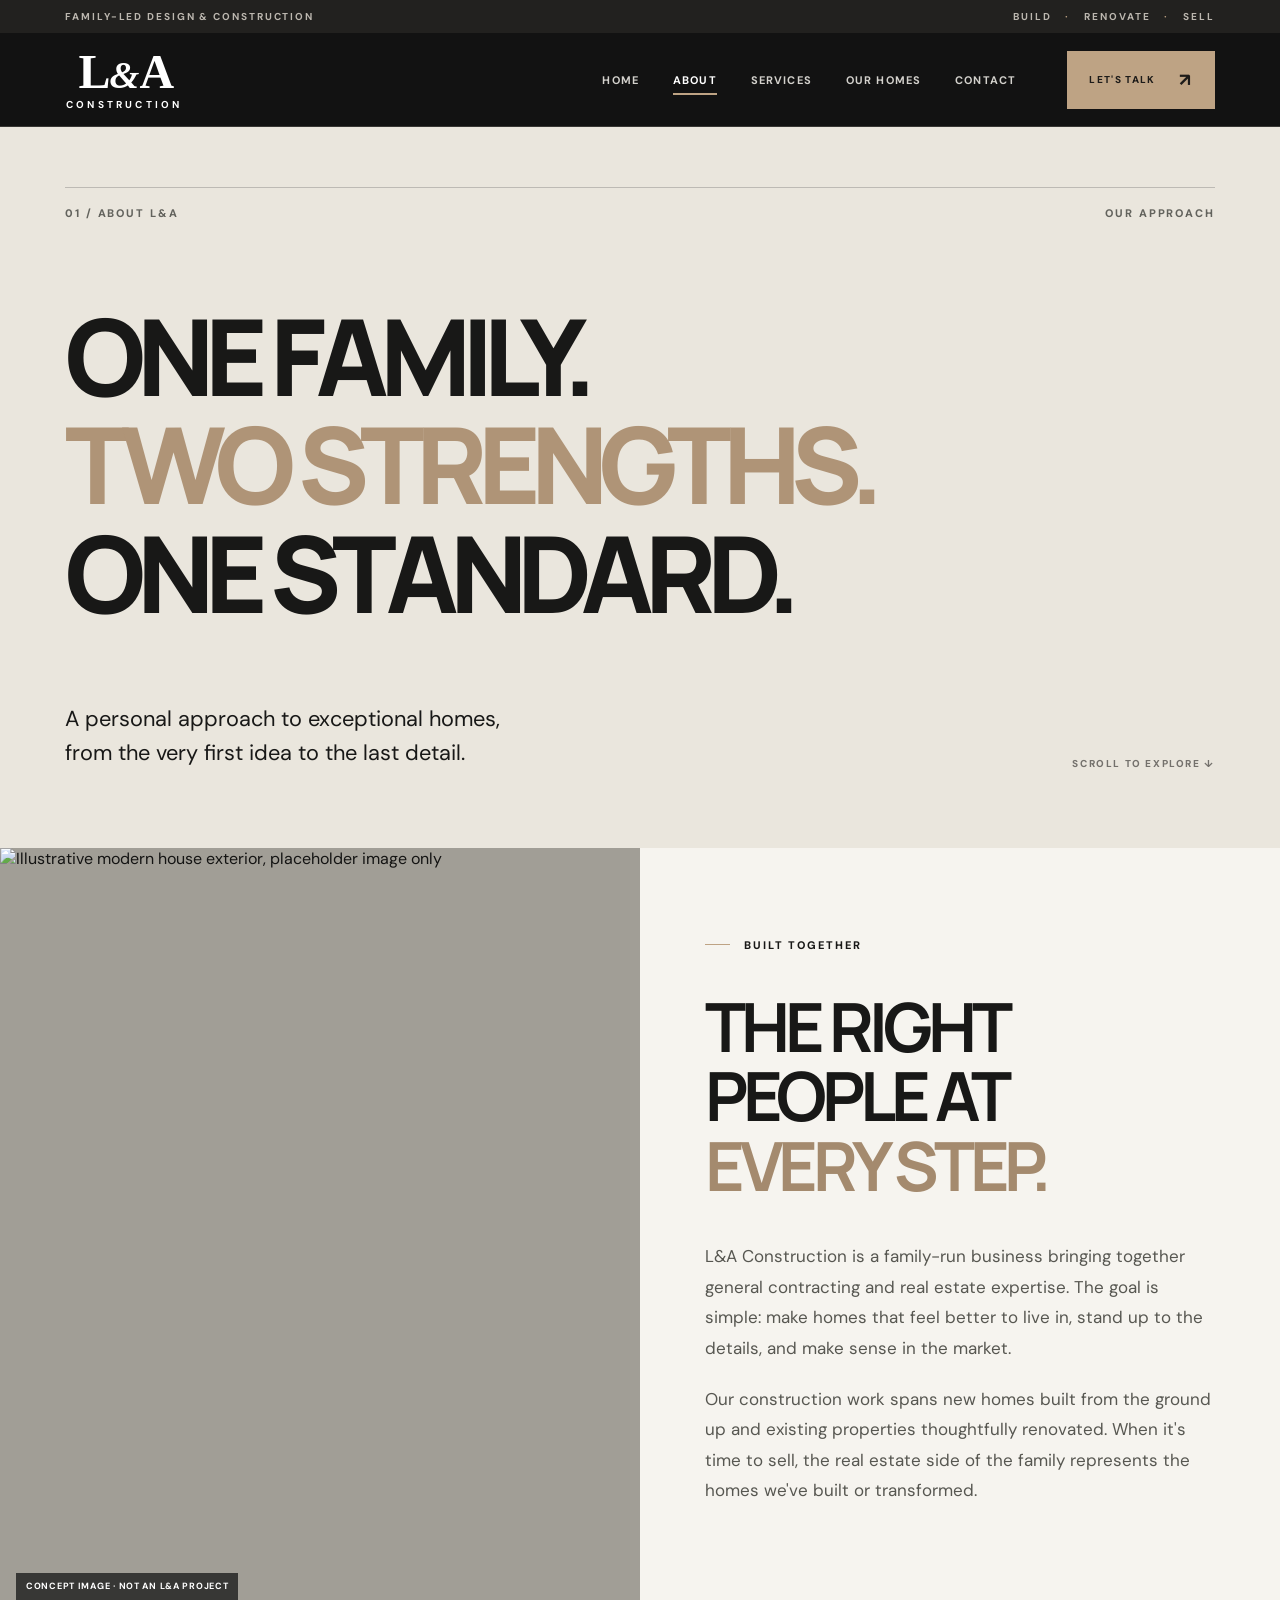
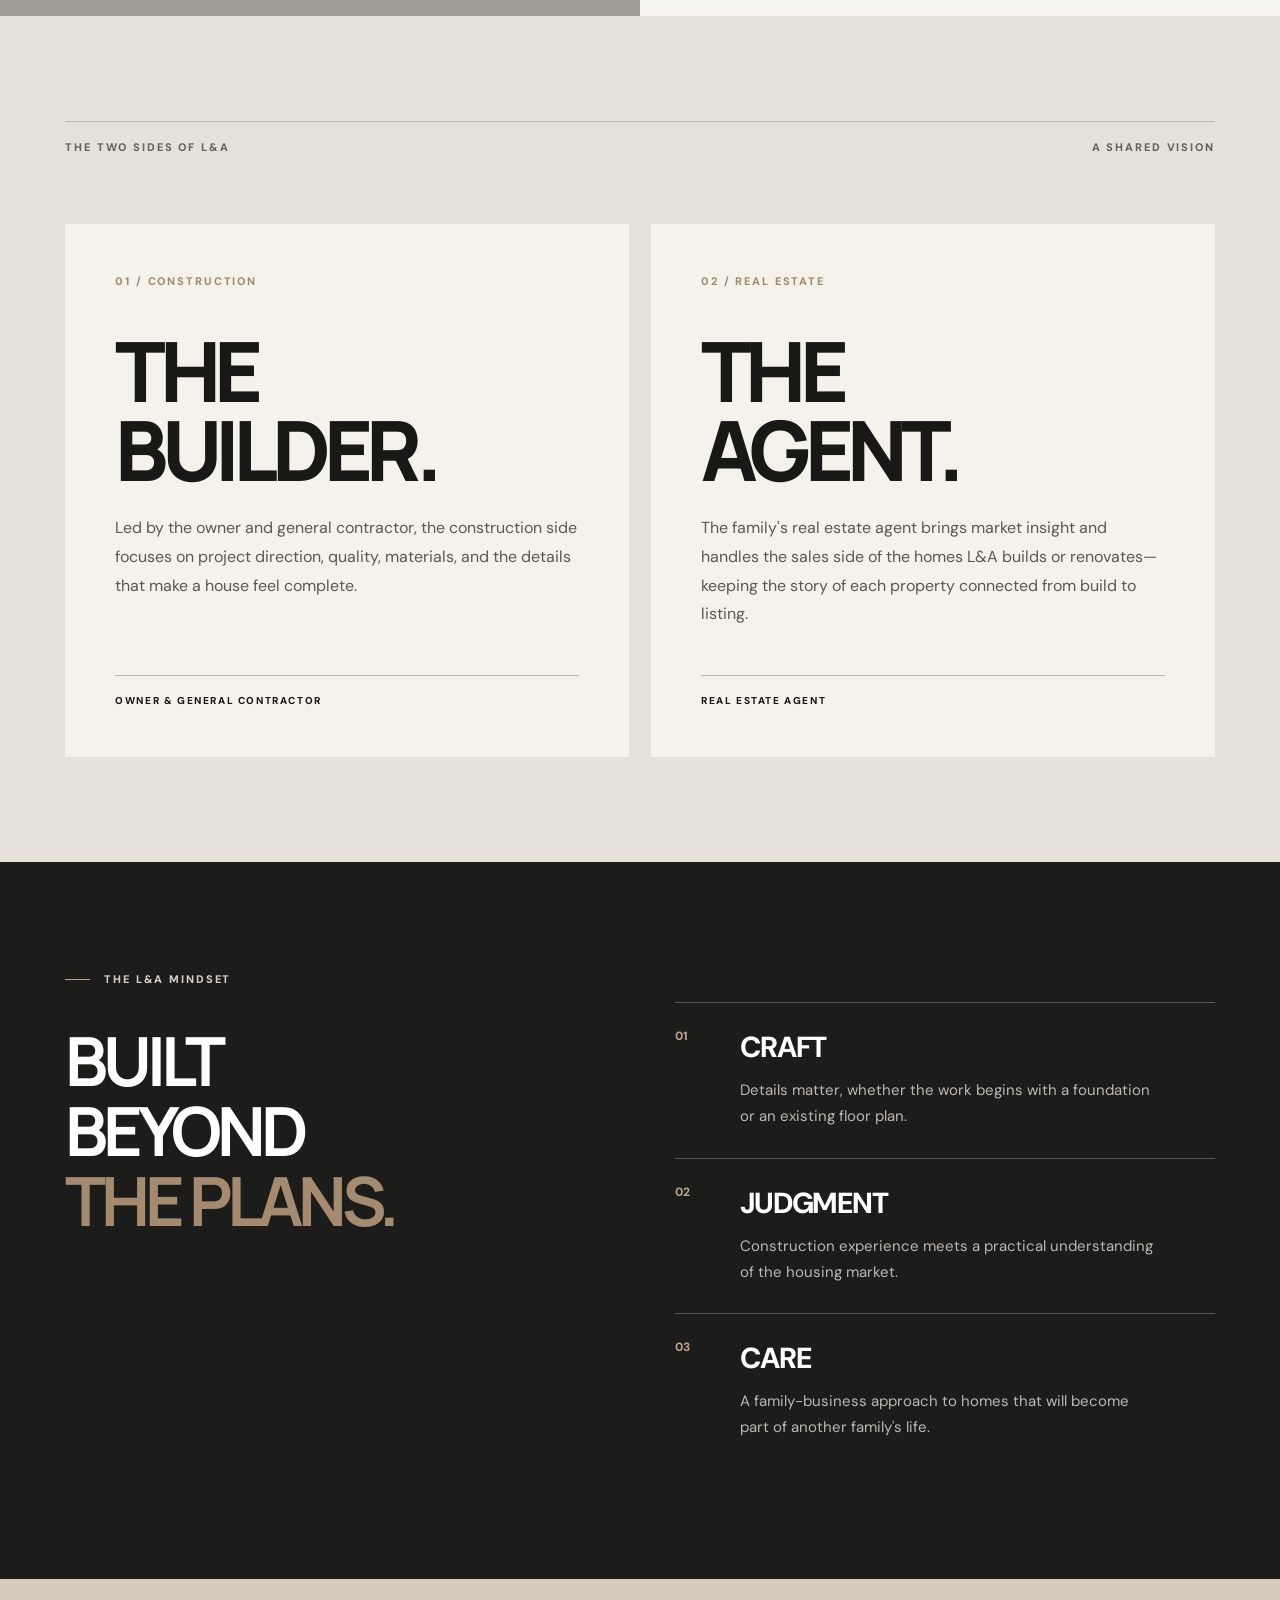
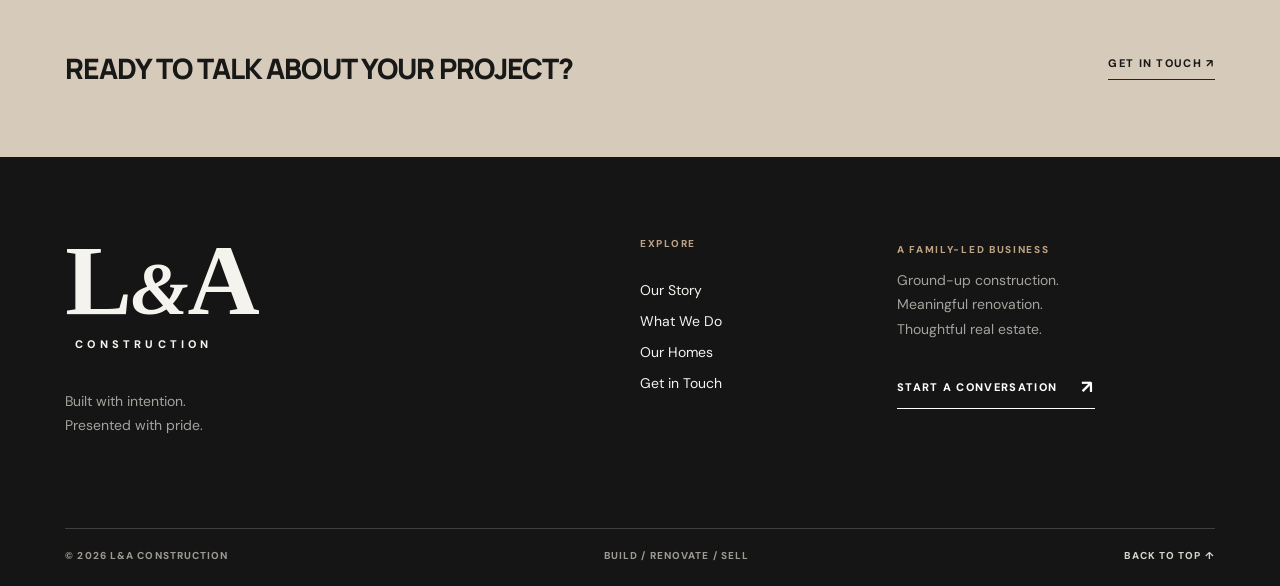
==== about.html @ e08e9a76 "Initial L&A Construction website" ====
<!doctype html><html lang="en"><head><meta charset="utf-8"><meta name="viewport" content="width=device-width,initial-scale=1"><meta name="theme-color" content="#151515"><meta name="description" content="Meet L&amp;A Construction, a family-led company combining general contracting and real estate expertise."><title>Our Story | L&amp;A Construction</title><link rel="icon" href="assets/favicon.svg" type="image/svg+xml"><link rel="preconnect" href="https://fonts.googleapis.com"><link rel="preconnect" href="https://fonts.gstatic.com" crossorigin><link href="https://fonts.googleapis.com/css2?family=DM+Sans:wght@400;500;600;700&family=Manrope:wght@400;500;600;700;800&display=swap" rel="stylesheet"><link rel="stylesheet" href="styles.css"></head><body class="about-page"><a class="skip-link" href="#main">Skip to main content</a><div class="utility-bar"><span>FAMILY-LED DESIGN &amp; CONSTRUCTION</span><span>BUILD <i>·</i> RENOVATE <i>·</i> SELL</span></div>
<header class="site-header" id="top">
 <a class="brand" href="index.html" aria-label="L and A Construction — home"><span class="brand-main">L<span class="amp">&amp;</span>A</span><span class="brand-sub">CONSTRUCTION</span></a>
 <nav id="primary-nav" class="main-nav" aria-label="Main navigation"><a href="index.html" class="nav-link " >Home</a>
<a href="about.html" class="nav-link active" aria-current="page">About</a>
<a href="services.html" class="nav-link " >Services</a>
<a href="projects.html" class="nav-link " >Our Homes</a>
<a href="contact.html" class="nav-link " >Contact</a></nav>
 <a class="header-cta" href="contact.html">LET'S TALK <span aria-hidden="true">↗</span></a>
 <button class="nav-toggle" type="button" aria-expanded="false" aria-controls="primary-nav" aria-label="Open navigation"><span></span><span></span></button>
</header><main id="main"><section class="page-hero pale"><div class="section-kicker"><span>01 / ABOUT L&amp;A</span><span>OUR APPROACH</span></div><h1>ONE FAMILY.<br><span>TWO STRENGTHS.</span><br>ONE STANDARD.</h1><div class="page-hero-bottom"><p>A personal approach to exceptional homes, from the very first idea to the last detail.</p><span>SCROLL TO EXPLORE ↓</span></div></section><section class="about-story-grid"><div class="about-story-image media-frame"><img src="assets/hero-exterior.jpg" alt="Illustrative modern house exterior, placeholder image only"><span class="photo-label">CONCEPT IMAGE · NOT AN L&amp;A PROJECT</span></div><div class="about-story-copy"><span class="eyebrow"><span class="eyebrow-line"></span> BUILT TOGETHER</span><h2>THE RIGHT<br>PEOPLE AT<br><em>EVERY STEP.</em></h2><p>L&amp;A Construction is a family-run business bringing together general contracting and real estate expertise. The goal is simple: make homes that feel better to live in, stand up to the details, and make sense in the market.</p><p>Our construction work spans new homes built from the ground up and existing properties thoughtfully renovated. When it's time to sell, the real estate side of the family represents the homes we've built or transformed.</p></div></section><section class="people-section section"><div class="section-kicker"><span>THE TWO SIDES OF L&amp;A</span><span>A SHARED VISION</span></div><div class="people-grid"><article class="person-card"><span class="person-no">01 / CONSTRUCTION</span><h3>THE<br>BUILDER.</h3><p>Led by the owner and general contractor, the construction side focuses on project direction, quality, materials, and the details that make a house feel complete.</p><span class="person-role">OWNER &amp; GENERAL CONTRACTOR</span></article><article class="person-card"><span class="person-no">02 / REAL ESTATE</span><h3>THE<br>AGENT.</h3><p>The family's real estate agent brings market insight and handles the sales side of the homes L&amp;A builds or renovates—keeping the story of each property connected from build to listing.</p><span class="person-role">REAL ESTATE AGENT</span></article></div></section><section class="values-section"><div><span class="eyebrow light"><span class="eyebrow-line"></span> THE L&amp;A MINDSET</span><h2>BUILT<br>BEYOND<br><em>THE PLANS.</em></h2></div><div class="value-lines"><div><span>01</span><strong>CRAFT</strong><p>Details matter, whether the work begins with a foundation or an existing floor plan.</p></div><div><span>02</span><strong>JUDGMENT</strong><p>Construction experience meets a practical understanding of the housing market.</p></div><div><span>03</span><strong>CARE</strong><p>A family-business approach to homes that will become part of another family's life.</p></div></div></section><section class="inset-cta"><p>READY TO TALK ABOUT YOUR PROJECT?</p><a class="text-link" href="contact.html">GET IN TOUCH ↗</a></section></main><footer class="site-footer"><div class="footer-main"><div><a href="index.html" class="footer-brand">L<span>&amp;</span>A<span class="footer-brand-small">CONSTRUCTION</span></a><p>Built with intention.<br>Presented with pride.</p></div><div class="footer-links"><span class="footer-label">EXPLORE</span><a href="about.html">Our Story</a><a href="services.html">What We Do</a><a href="projects.html">Our Homes</a><a href="contact.html">Get in Touch</a></div><div class="footer-aside"><span class="footer-label">A FAMILY-LED BUSINESS</span><p>Ground-up construction.<br>Meaningful renovation.<br>Thoughtful real estate.</p><a class="text-link light" href="contact.html">START A CONVERSATION <span aria-hidden="true">↗</span></a></div></div><div class="footer-bottom"><span>© <span id="year">2026</span> L&amp;A CONSTRUCTION</span><span>BUILD / RENOVATE / SELL</span><a href="#top">BACK TO TOP ↑</a></div></footer><script src="script.js" defer></script></body></html>
---- styles.css ----
:root{--ink:#181817;--muted:#696962;--paper:#f3f1ec;--warm:#e8e2d8;--white:#fcfbf8;--sand:#bea384;--stroke:#cbc7bf;--title:'Manrope','Arial Black',Arial,sans-serif;--body:'DM Sans',Arial,sans-serif;--page-pad:clamp(24px,5.1vw,92px)}
*{box-sizing:border-box}html{scroll-behavior:smooth}body{margin:0;background:var(--paper);color:var(--ink);font-family:var(--body);-webkit-font-smoothing:antialiased}body.menu-open{overflow:hidden}a{color:inherit;text-decoration:none}button,input,textarea,select{font:inherit}button{cursor:pointer}img{width:100%;max-width:100%;display:block}::selection{background:#c1a17d;color:#151515}a:focus-visible,button:focus-visible,input:focus-visible,select:focus-visible,textarea:focus-visible{outline:3px solid #ae8557;outline-offset:4px}.skip-link{position:fixed;z-index:100;background:#fff;top:-120px;left:15px;padding:12px 18px}.skip-link:focus{top:12px}
.utility-bar{height:33px;background:#22211f;color:#bcb7af;padding:0 var(--page-pad);display:flex;align-items:center;justify-content:space-between;font-size:10px;font-weight:700;letter-spacing:.19em}.utility-bar i{font-style:normal;margin:0 10px;color:var(--sand)}.site-header{height:94px;padding:0 var(--page-pad);display:flex;align-items:center;gap:clamp(24px,4vw,65px);background:#121212;color:white;position:relative;z-index:30;border-bottom:1px solid #383734}.brand{display:inline-flex;flex-direction:column;align-items:center;line-height:.82;min-width:118px;white-space:nowrap}.brand-main{font:800 48px/.9 Georgia,'Times New Roman',serif;letter-spacing:-.085em}.brand-main .amp{font-style:italic;font-size:.8em;letter-spacing:-.075em;margin:0 3px}.brand-sub{font-size:10px;letter-spacing:.32em;font-weight:700;margin-top:7px}.main-nav{margin-left:auto;display:flex;align-items:center;gap:clamp(18px,2.65vw,45px)}.nav-link{font:700 11px var(--body);letter-spacing:.105em;text-transform:uppercase;padding:38px 0;position:relative;color:#d3d1cc;white-space:nowrap}.nav-link:after{content:"";position:absolute;bottom:30px;left:0;width:0;height:2px;background:var(--sand);transition:width .2s}.nav-link.active,.nav-link:hover{color:#fff}.nav-link.active:after,.nav-link:hover:after{width:100%}.header-cta{background:var(--sand);font-size:10px;font-weight:800;letter-spacing:.13em;padding:17px 22px;color:#1d1b19;display:inline-flex;align-items:center;gap:24px;white-space:nowrap;transition:background .2s}.header-cta:hover{background:#d6b794}.header-cta span{font-size:18px}.nav-toggle{display:none;border:0;background:transparent;width:46px;height:42px;padding:9px}.nav-toggle span{display:block;width:27px;height:2px;background:#fff;margin:6px 0;transition:transform .2s}
.eyebrow,.section-kicker,.section-label,.service-overline,.person-no{font-size:11px;letter-spacing:.17em;font-weight:800;text-transform:uppercase}.eyebrow{display:flex;align-items:center;gap:14px}.eyebrow.light{color:#d5d0c8}.eyebrow-line{display:inline-block;width:25px;height:1px;background:var(--sand)}.btn{display:inline-flex;justify-content:space-between;align-items:center;gap:30px;padding:19px 22px;min-height:55px;font:800 11px var(--body);letter-spacing:.1em;white-space:nowrap;transition:transform .25s,background .2s}.btn:hover{transform:translateY(-3px)}.btn span{font-size:20px;line-height:1}.btn-sand{background:var(--sand);color:#181714}.btn-sand:hover{background:#d7ba99}.btn-dark{background:#1b1b1b;color:white}.btn-dark:hover{background:#41403d}.text-link,.link-underline{display:inline-flex;align-items:center;justify-content:space-between;gap:24px;border-bottom:1px solid #232321;padding-bottom:9px;font-size:11px;font-weight:800;letter-spacing:.12em;white-space:nowrap}.text-link span,.link-underline span{font-size:18px}.text-link:hover,.link-underline:hover{color:#977452;border-color:#977452}.text-link.light{color:white;border-color:#fff}.media-frame{position:relative;overflow:hidden;background:#a19e96}.media-frame img{height:100%;object-fit:cover;transition:transform .75s cubic-bezier(.2,.7,.2,1);filter:saturate(.78) contrast(1.04)}a:hover .media-frame img,.media-frame:hover img{transform:scale(1.045)}.photo-label{position:absolute;bottom:16px;left:16px;z-index:2;font-size:9px;line-height:1.25;letter-spacing:.08em;color:white;background:rgba(20,20,20,.75);padding:8px 10px;font-weight:700;max-width:calc(100% - 32px)}.photo-label.small{font-size:8px;bottom:10px;left:10px;padding:7px 8px}
/* HOME */
.hero{background:#171716;color:#fff;display:grid;grid-template-columns:53% 47%;min-height:min(760px,calc(100vh - 127px))}.hero-copy{padding:clamp(70px,9vw,138px) 4.5vw 44px var(--page-pad);display:flex;flex-direction:column;align-items:flex-start;position:relative}.hero h1{font-family:var(--title);font-size:clamp(64px,7.65vw,145px);font-weight:800;letter-spacing:-.085em;line-height:.93;margin:34px 0 30px}.hero h1 span{color:var(--sand)}.hero-copy>p{color:#c4c2bc;font-size:clamp(15px,1.2vw,18px);line-height:1.75;max-width:510px;margin:0 0 35px}.hero-actions{display:flex;gap:28px;align-items:center;flex-wrap:wrap}.link-underline{border-color:#aaa;color:#fff}.hero-index{font-size:10px;letter-spacing:.2em;color:#9f9e99;margin-top:auto;padding-top:55px;font-weight:700}.hero-image>img{object-position:50% 47%}.hero-image:after{content:"";position:absolute;inset:0;background:linear-gradient(90deg,rgba(20,19,18,.22),transparent 35%),linear-gradient(0deg,rgba(15,14,13,.45),transparent 35%);pointer-events:none}.hero-image .photo-label{z-index:4;bottom:25px;left:26px}.hero-side-caption{position:absolute;right:28px;top:30px;display:flex;align-items:center;gap:26px;font-size:10px;font-weight:800;letter-spacing:.16em;z-index:4}.hero-side-caption span{font-size:26px}.brand-ticker{min-height:86px;display:flex;align-items:center;justify-content:space-around;gap:18px;background:var(--sand);padding:18px var(--page-pad);font-size:11px;letter-spacing:.12em;font-weight:800;text-align:center}.brand-ticker b{font-size:25px;font-weight:400}
.section{padding:105px var(--page-pad)}.section-kicker{border-top:1px solid #bdbab4;padding-top:18px;display:flex;justify-content:space-between;gap:16px;color:#63635d}.intro-head{display:flex;justify-content:space-between;gap:60px;align-items:flex-end;margin:60px 0 75px}.intro-head h2,.heading-row h2{font-family:var(--title);font-size:clamp(58px,6.2vw,116px);font-weight:800;letter-spacing:-.075em;line-height:.99;margin:0}.intro-head h2 em,.heading-row h2 em,.about-teaser h2 em,.about-story-copy h2 em,.values-section h2 em,.full-cta h2 em,.service-detail h2 em,.contact-info h2 em{font-style:normal;color:#a48a6e}.intro-right{max-width:348px;padding-bottom:10px}.intro-right p,.heading-row p{font-size:16px;line-height:1.8;color:#565650;margin:0 0 30px}.service-preview-grid{display:grid;grid-template-columns:repeat(3,minmax(0,1fr));gap:22px}.service-preview-media{aspect-ratio:1.15}.service-preview-title{border-bottom:1px solid #bfb9b0;margin:18px 0 9px;display:flex;align-items:baseline;gap:13px;padding-bottom:13px}.service-preview-title>span:first-child{font-weight:800;font-size:10px;color:#a08365}.service-preview-title h3{font-size:clamp(16px,1.55vw,24px);letter-spacing:-.035em;font-weight:800;margin:0;flex:1}.service-preview-title>span:last-child{font-size:22px}.service-preview>p{color:#717169;font-size:14px;line-height:1.65;margin:0;max-width:310px}
.statement-section{background:#1c1c1a;color:#f7f5f0;display:grid;grid-template-columns:22% 78%;padding:clamp(74px,9vw,150px) var(--page-pad);gap:30px}.statement-aside{font-size:10px;letter-spacing:.13em;font-weight:800;color:#b5aca0;display:flex;flex-direction:column;justify-content:space-between;padding-bottom:25px}.statement-main h2{font-family:var(--title);font-size:clamp(54px,5.6vw,105px);letter-spacing:-.074em;line-height:1.08;margin:0 0 55px}.statement-main h2 span{color:var(--sand)}.statement-bottom{border-top:1px solid #55534e;display:flex;justify-content:space-between;padding-top:25px;gap:35px}.statement-bottom p{max-width:450px;font-size:17px;color:#b9b6b1;line-height:1.8;margin:0}.circle-arrow{width:83px;height:83px;flex:0 0 83px;border:1px solid #77746f;border-radius:50%;display:flex;align-items:center;justify-content:center;font-size:35px;transition:background .2s}.circle-arrow:hover{background:#4f4740}
.showcase-section{background:#ece9e2}.heading-row{display:flex;justify-content:space-between;gap:60px;align-items:end;margin:56px 0 60px}.heading-row>div{max-width:340px}.showcase-grid{display:grid;grid-template-columns:1.34fr 1fr;gap:24px;align-items:start}.project-feature .media-frame{height:440px}.project-feature.secondary{margin-top:85px}.project-feature.secondary .media-frame{height:350px}.project-feature.primary img{object-position:center}.project-feature-meta{display:grid;grid-template-columns:1fr auto;gap:8px;padding:16px 0}.project-feature-meta span:first-child{grid-column:1 / -1;font-size:10px;letter-spacing:.12em;font-weight:800;color:#816f5c}.project-feature-meta strong{font-family:var(--title);font-size:clamp(20px,2.3vw,34px);letter-spacing:-.04em}.project-feature-meta span:last-child{font-size:23px}
.about-teaser{display:grid;grid-template-columns:48% 52%;background:#ded6c9;min-height:690px}.about-photo img{object-position:40% center}.about-teaser-copy{padding:clamp(55px,8.5vw,130px) var(--page-pad) clamp(55px,8.5vw,130px) clamp(40px,7vw,110px);display:flex;align-items:flex-start;flex-direction:column;justify-content:center}.about-teaser-copy h2{font-family:var(--title);font-size:clamp(60px,6vw,100px);font-weight:800;letter-spacing:-.075em;line-height:1.04;margin:35px 0}.about-teaser-copy p{font-size:17px;line-height:1.8;max-width:440px;color:#4c4a46;margin:0 0 40px}.full-cta{background:#171717;color:white;padding:clamp(95px,11vw,165px) var(--page-pad);text-align:center;display:flex;align-items:center;flex-direction:column}.full-cta h2{font-family:var(--title);font-size:clamp(65px,8vw,145px);letter-spacing:-.08em;line-height:.99;font-weight:800;margin:35px 0 45px}
/* INNER HEROES */
.page-hero{padding:60px var(--page-pad) 78px}.page-hero.pale{background:#eae6dd}.page-hero h1{font-family:var(--title);font-size:clamp(65px,8.3vw,154px);font-weight:800;letter-spacing:-.087em;line-height:1.02;margin:82px 0 75px}.page-hero h1 span{color:#af9477}.page-hero-bottom{display:flex;align-items:end;justify-content:space-between;gap:30px}.page-hero-bottom p{font-size:clamp(17px,1.7vw,23px);line-height:1.55;max-width:485px;margin:0}.page-hero-bottom>span{font-size:10px;letter-spacing:.16em;white-space:nowrap;font-weight:800;color:#74716c}
/* ABOUT */
.about-story-grid{display:grid;grid-template-columns:50% 50%;min-height:670px}.about-story-image img{object-position:center}.about-story-copy{padding:90px var(--page-pad);display:flex;flex-direction:column;align-items:flex-start;justify-content:center;background:#f6f4ef}.about-story-copy h2,.values-section h2{font-family:var(--title);font-size:clamp(58px,5.3vw,96px);letter-spacing:-.075em;line-height:1.03;margin:40px 0}.about-story-copy>p{max-width:530px;font-size:17px;line-height:1.8;color:#575751;margin:0 0 20px}.people-section{background:#e6e1d8}.people-grid{display:grid;grid-template-columns:1fr 1fr;gap:22px;margin-top:70px}.person-card{background:#f5f2ec;padding:50px;min-height:460px;display:flex;flex-direction:column}.person-no{color:#a38a6a}.person-card h3{font:800 clamp(65px,6.5vw,115px)/.95 var(--title);letter-spacing:-.08em;margin:43px 0 25px}.person-card p{font-size:16px;line-height:1.8;max-width:485px;color:#595852;margin:0 0 46px}.person-role{font-size:10px;font-weight:800;letter-spacing:.16em;border-top:1px solid #b9b3aa;padding-top:18px;margin-top:auto}.values-section{background:#1c1c1b;color:white;padding:110px var(--page-pad);display:grid;grid-template-columns:1fr 1fr;gap:70px}.value-lines{padding-top:30px}.value-lines>div{display:grid;grid-template-columns:50px 1fr;border-top:1px solid #595753;padding:25px 0 28px;gap:0 15px}.value-lines>div>span{font-size:12px;color:var(--sand);font-weight:800}.value-lines strong{font-size:29px;letter-spacing:-.04em;font-weight:800}.value-lines p{grid-column:2;font-size:15px;line-height:1.75;color:#bcb8b1;margin:11px 0 0;max-width:420px}.inset-cta{padding:70px var(--page-pad);background:#d6cabb;display:flex;align-items:center;justify-content:space-between;gap:24px}.inset-cta p{font:800 clamp(19px,2.2vw,35px) var(--title);letter-spacing:-.035em;margin:0}
/* SERVICES */
.service-detail{display:grid;grid-template-columns:49% 51%;min-height:720px;scroll-margin-top:20px}.service-detail.reverse .service-detail-media{order:2}.service-detail.reverse .service-detail-copy{order:1;background:#e5ded2}.service-detail-copy{background:#f5f3ed;padding:70px clamp(42px,6.7vw,115px);display:flex;align-items:flex-start;justify-content:center;flex-direction:column}.service-overline{color:#816e57;display:flex;gap:16px;justify-content:space-between;width:100%;border-bottom:1px solid #c5beb5;padding-bottom:16px}.service-detail h2{font-family:var(--title);font-size:clamp(58px,5.8vw,103px);letter-spacing:-.079em;line-height:1.02;margin:58px 0 25px}.service-detail-copy>p{max-width:495px;line-height:1.75;color:#56554f;font-size:17px;margin:0 0 28px}.service-tags{display:flex;flex-wrap:wrap;gap:8px;margin-bottom:40px}.service-tags span{border:1px solid #bfb8ad;padding:9px 10px;font-size:9px;letter-spacing:.09em;font-weight:800}.service-detail-media img{object-position:55%}
/* PROJECTS */
.notice{display:grid;grid-template-columns:1fr 2.4fr;gap:50px;background:#ded3c3;padding:24px 30px;margin-bottom:48px;align-items:center}.notice strong{font-size:12px;letter-spacing:.09em;line-height:1.5}.notice span{font-size:13px;color:#4a4843;line-height:1.6}.gallery-toolbar{display:flex;justify-content:space-between;align-items:center;gap:20px;margin:0 0 30px}.filter-bar{display:flex;flex-wrap:wrap;gap:6px}.filter-button{background:transparent;border:1px solid #ccc6bc;color:#393833;padding:14px 18px;font-size:11px;font-weight:800;letter-spacing:.07em}.filter-button span{font-size:9px;color:#8c7c6e;margin-left:8px}.filter-button:hover,.filter-button.selected{background:#20201e;border-color:#20201e;color:#fff}.filter-button.selected span{color:var(--sand)}.gallery-count{font-size:10px;letter-spacing:.14em;font-weight:800;color:#8b8277}.gallery-grid{display:grid;grid-template-columns:repeat(2,minmax(0,1fr));gap:58px 27px}.gallery-card[hidden]{display:none!important}.gallery-image{aspect-ratio:1.38}.gallery-image img{object-position:center}.gallery-num{position:absolute;z-index:2;top:15px;right:15px;color:#fff;font-size:11px;font-weight:800;text-shadow:0 1px 5px #222}.gallery-details{display:flex;justify-content:space-between;gap:25px;padding:17px 0 4px}.gallery-details span:first-child{font-size:10px;letter-spacing:.12em;color:#947c61;font-weight:800;text-transform:uppercase}.gallery-details h2{font:800 clamp(24px,3.1vw,43px) var(--title);letter-spacing:-.05em;margin:5px 0 0}.gallery-plus{font-size:25px}.gallery-card>p{font-size:14px;color:#696963;margin:8px 0 0}
/* CONTACT */
.contact-grid{display:grid;grid-template-columns:44% 56%;background:#f8f6f1}.contact-info{padding:95px clamp(32px,6vw,100px) 85px var(--page-pad)}.contact-info h2{font:800 clamp(56px,5.6vw,100px)/1 var(--title);letter-spacing:-.08em;margin:40px 0}.contact-info>p{font-size:17px;color:#585651;line-height:1.75;max-width:450px}.contact-lines{margin:55px 0;border-top:1px solid #cfc8bc}.contact-lines>div{border-bottom:1px solid #cfc8bc;display:grid;grid-template-columns:100px 1fr;gap:10px;padding:23px 0;align-items:start}.contact-lines span{font-size:10px;font-weight:800;letter-spacing:.1em;color:#9d856c}.contact-lines strong{font-size:15px;font-weight:600}.contact-info .contact-hint{font-size:12px;color:#74685c;line-height:1.6}.contact-form-wrap{background:#e5ded3;padding:90px clamp(30px,6vw,110px)}.form-kicker{font-size:11px;letter-spacing:.2em;font-weight:800;margin-bottom:38px}.contact-form-wrap form>label,.form-row label{display:flex;flex-direction:column;gap:13px;margin-bottom:28px;font-size:10px;font-weight:800;letter-spacing:.12em}.form-row{display:grid;grid-template-columns:1fr 1fr;gap:18px}.contact-form-wrap input,.contact-form-wrap textarea,.contact-form-wrap select{background:transparent;border:0;border-bottom:1px solid #aaa093;border-radius:0;padding:14px 0 16px;color:#222;width:100%;font-weight:500;font-size:15px;letter-spacing:0;outline-offset:2px}.contact-form-wrap textarea{resize:vertical;min-height:165px}.contact-form-wrap select{appearance:auto}.contact-form-wrap input::placeholder,.contact-form-wrap textarea::placeholder{color:#958b7e}.form-submit{width:100%;margin-top:15px}.form-feedback{font-size:13px;line-height:1.5;min-height:22px;margin:17px 0 0;color:#5f3a28}.contact-bottom-photo{height:320px}.contact-bottom-photo img{object-position:50% 54%;filter:brightness(.68) saturate(.72)}.contact-bottom-photo>div{position:absolute;inset:0;display:flex;align-items:center;justify-content:space-evenly;gap:30px;color:#fff;font:800 clamp(21px,4vw,70px) var(--title);letter-spacing:-.05em;text-align:center}
/* FOOTER */
.site-footer{background:#151515;color:#f5f3ee;padding:80px var(--page-pad) 24px}.footer-main{display:grid;grid-template-columns:2fr .8fr 1.2fr;gap:45px;padding-bottom:90px}.footer-brand{display:block;font:800 100px/.87 Georgia,serif;letter-spacing:-.09em;white-space:nowrap}.footer-brand>span:first-child{font-style:italic;font-size:.74em;margin:0 8px}.footer-brand-small{display:block;font:800 11px var(--body);letter-spacing:.38em;margin:13px 0 0 10px}.footer-main>div>p{font-size:14px;line-height:1.75;color:#a6a39e;margin:38px 0 0}.footer-links{display:flex;flex-direction:column;gap:13px}.footer-label{font-size:10px;letter-spacing:.17em;font-weight:800;color:var(--sand);margin-bottom:18px}.footer-links a{font-size:14px}.footer-links a:hover{color:var(--sand)}.footer-aside p{margin:10px 0 34px!important}.footer-bottom{padding-top:20px;border-top:1px solid #41403d;color:#9d9993;display:flex;align-items:center;justify-content:space-between;gap:12px;font-size:10px;letter-spacing:.11em;font-weight:800}.footer-bottom a{color:#d6d3ca}
@media(max-width:1180px){.header-cta{display:none}.site-header{height:86px}.hero h1{font-size:clamp(60px,7.5vw,110px)}.hero-copy{padding-top:110px}.brand-ticker{font-size:9px}.page-hero h1{font-size:clamp(60px,8vw,112px)}.service-detail-copy{padding:70px 42px}.service-detail h2{font-size:clamp(55px,5.4vw,75px)}}
@media(max-width:900px){.site-header{height:80px}.nav-toggle{display:block;margin-left:auto;z-index:32}.main-nav{display:none;position:absolute;top:80px;left:0;right:0;background:#181817;flex-direction:column;align-items:stretch;gap:0;padding:17px var(--page-pad) 30px;box-shadow:0 10px 15px #0005}.main-nav.is-open{display:flex}.nav-link{padding:15px 0;font-size:14px;border-bottom:1px solid #353432}.nav-link:after{bottom:11px}.nav-toggle[aria-expanded="true"] span:first-child{transform:translateY(4px) rotate(45deg)}.nav-toggle[aria-expanded="true"] span:last-child{transform:translateY(-4px) rotate(-45deg)}.hero{grid-template-columns:1fr;min-height:0}.hero-copy{padding:83px var(--page-pad) 70px}.hero h1{font-size:clamp(68px,13.8vw,120px)}.hero-index{padding-top:60px}.hero-image{height:510px}.brand-ticker{flex-wrap:wrap;padding-top:25px;padding-bottom:25px}.intro-head,.heading-row{gap:40px;align-items:flex-start}.service-preview-grid{gap:14px}.statement-section{grid-template-columns:1fr}.statement-aside{flex-direction:row}.statement-main h2{font-size:clamp(55px,8.8vw,89px)}.showcase-grid{grid-template-columns:1fr 1fr}.project-feature .media-frame{height:340px}.project-feature.secondary{margin-top:65px}.project-feature.secondary .media-frame{height:290px}.about-teaser{grid-template-columns:1fr 1fr;min-height:580px}.about-teaser-copy{padding:70px 40px}.about-teaser-copy h2{font-size:clamp(60px,7vw,85px)}.page-hero h1{font-size:clamp(60px,9vw,99px)}.about-story-grid{min-height:590px}.about-story-copy{padding:70px 40px}.about-story-copy h2{font-size:65px}.values-section{gap:35px}.service-detail{grid-template-columns:1fr 1fr;min-height:620px}.service-detail h2{font-size:58px}.service-detail-copy{padding:65px 36px}.contact-grid{grid-template-columns:1fr 1fr}.contact-info{padding:75px 32px}.contact-form-wrap{padding:75px 32px}.form-row{grid-template-columns:1fr;gap:0}.footer-main{grid-template-columns:1.5fr .8fr 1fr}.footer-brand{font-size:80px}}
@media(max-width:680px){:root{--page-pad:22px}.utility-bar{height:29px;font-size:8px;justify-content:center}.utility-bar span:last-child{display:none}.site-header{height:72px}.main-nav{top:72px}.brand-main{font-size:40px}.brand-sub{font-size:8px}.hero-copy{padding:70px var(--page-pad) 48px}.hero h1{font-size:clamp(53px,15vw,89px);line-height:.98;margin:28px 0}.hero-copy>p{font-size:15px}.hero-actions{gap:25px}.hero-index{padding-top:55px}.hero-image{height:460px}.hero-side-caption{display:none}.brand-ticker{display:grid;grid-template-columns:1fr auto 1fr;row-gap:15px;font-size:8px;min-height:0}.brand-ticker span:nth-of-type(3),.brand-ticker span:nth-of-type(4),.brand-ticker b:nth-of-type(3),.brand-ticker b:nth-of-type(4){display:none}.brand-ticker b{font-size:18px}.section{padding:76px var(--page-pad)}.section-kicker{font-size:9px}.section-kicker span:last-child{text-align:right}.intro-head,.heading-row{flex-direction:column;gap:30px;margin:47px 0}.intro-head h2,.heading-row h2{font-size:clamp(55px,13vw,90px)}.intro-right{max-width:100%}.intro-right p,.heading-row p{font-size:15px}.service-preview-grid{grid-template-columns:1fr;gap:42px}.service-preview-media{aspect-ratio:1.45}.service-preview-title h3{font-size:21px}.statement-section{padding:79px var(--page-pad)}.statement-main h2{font-size:clamp(42px,10vw,80px);margin:30px 0 35px}.statement-aside span:last-child{text-align:right}.statement-bottom{align-items:center}.statement-bottom p{font-size:14px}.circle-arrow{height:58px;width:58px;flex-basis:58px;font-size:27px}.showcase-grid{grid-template-columns:1fr;gap:25px}.project-feature .media-frame,.project-feature.secondary .media-frame{height:340px}.project-feature.secondary{margin-top:0}.about-teaser{grid-template-columns:1fr}.about-photo{height:450px}.about-teaser-copy{padding:75px var(--page-pad)}.about-teaser-copy h2{font-size:65px}.about-teaser-copy p{font-size:15px}.full-cta{padding:85px var(--page-pad)}.full-cta h2{font-size:clamp(53px,11.8vw,83px)}.page-hero{padding:43px var(--page-pad) 70px}.page-hero h1{font-size:clamp(47px,11vw,78px);margin:55px 0 60px}.page-hero-bottom{align-items:start;flex-direction:column;gap:24px}.page-hero-bottom p{font-size:16px}.about-story-grid{grid-template-columns:1fr}.about-story-image{height:450px}.about-story-copy{padding:72px var(--page-pad)}.about-story-copy h2{font-size:62px}.about-story-copy>p{font-size:15px}.people-grid{grid-template-columns:1fr;gap:17px;margin-top:48px}.person-card{padding:35px 29px;min-height:380px}.person-card h3{font-size:79px}.values-section{grid-template-columns:1fr;padding:75px var(--page-pad);gap:15px}.values-section h2{font-size:64px}.inset-cta{flex-direction:column;align-items:flex-start;padding:47px var(--page-pad)}.service-detail{grid-template-columns:1fr}.service-detail-media{height:430px}.service-detail-copy{padding:65px var(--page-pad)}.service-detail.reverse .service-detail-media{order:0}.service-detail.reverse .service-detail-copy{order:1}.service-detail h2{font-size:clamp(60px,12.5vw,80px);margin:45px 0 25px}.service-detail-copy>p{font-size:15px}.notice{grid-template-columns:1fr;gap:8px;padding:22px}.gallery-toolbar{flex-direction:column;align-items:flex-start}.filter-button{font-size:10px;padding:12px 10px}.filter-button span{margin-left:4px}.gallery-grid{grid-template-columns:1fr;gap:45px}.gallery-image{aspect-ratio:1.25}.gallery-details h2{font-size:31px}.contact-grid{grid-template-columns:1fr}.contact-info{padding:76px var(--page-pad)}.contact-info h2{font-size:67px}.contact-form-wrap{padding:70px var(--page-pad)}.contact-bottom-photo{height:310px}.contact-bottom-photo>div{display:flex;flex-direction:column;justify-content:center;gap:10px;font-size:37px}.contact-bottom-photo>div span{display:block}.footer-main{grid-template-columns:1fr 1fr;gap:50px 20px;padding-bottom:58px}.footer-main>div:first-child{grid-column:1 / -1}.footer-brand{font-size:82px}.footer-aside{grid-column:2}.footer-links{grid-column:1;grid-row:2}.footer-bottom{flex-wrap:wrap;gap:20px;font-size:9px}.footer-bottom span:nth-child(2){display:none}}
@media(prefers-reduced-motion:reduce){html{scroll-behavior:auto}*,*:before,*:after{transition-duration:.01ms!important;animation-duration:.01ms!important}}
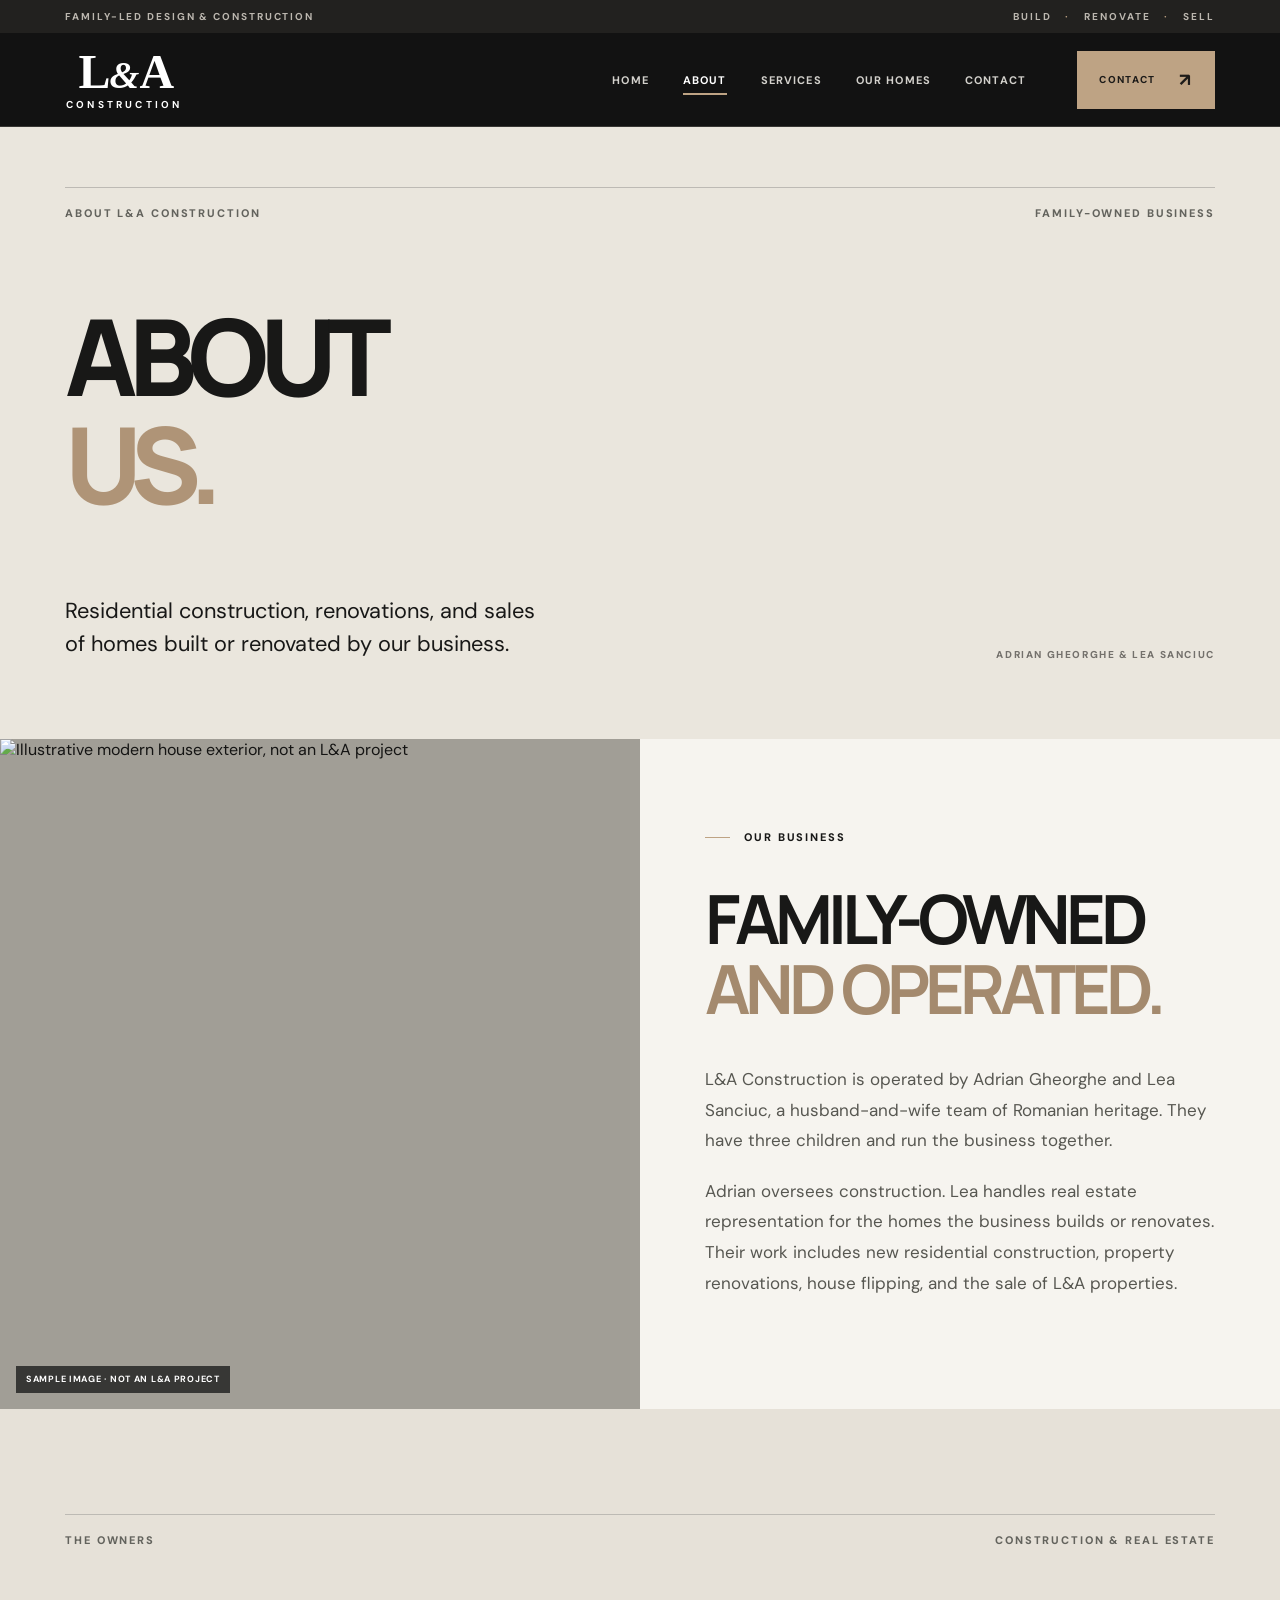
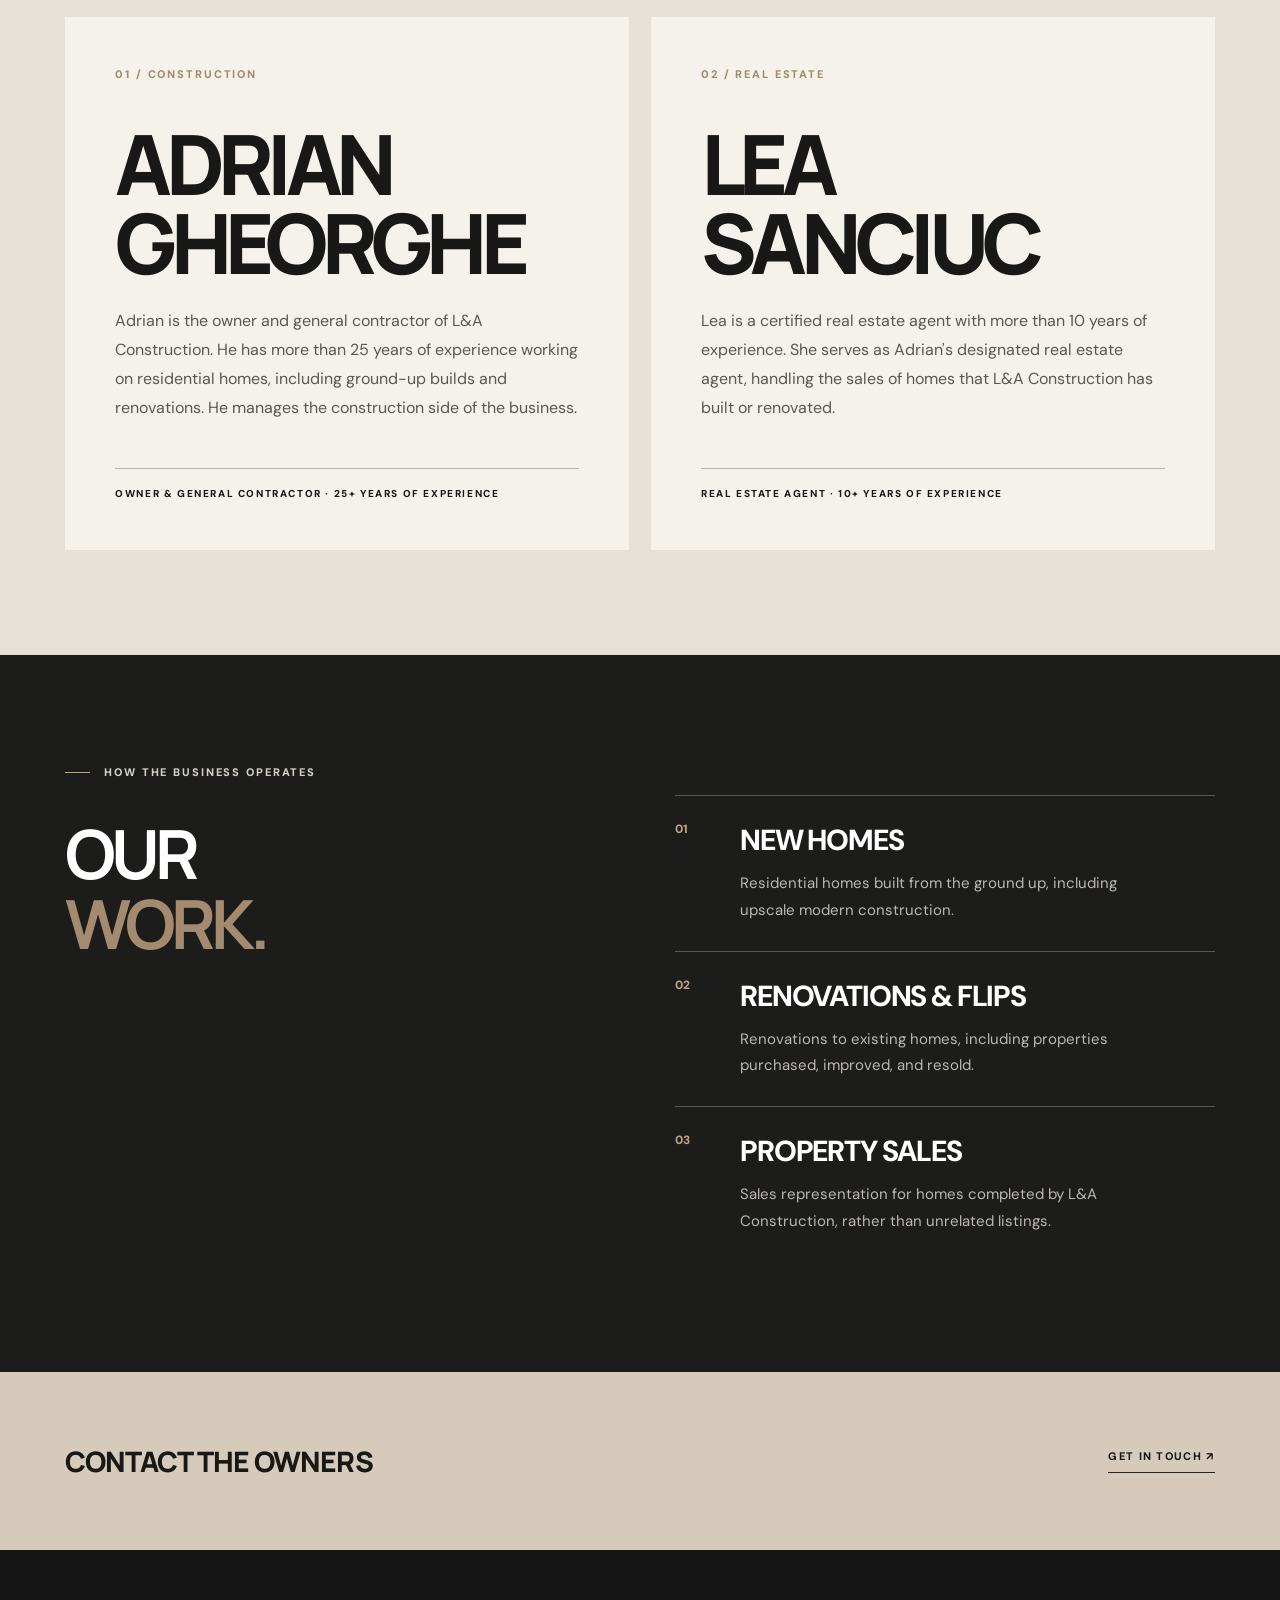
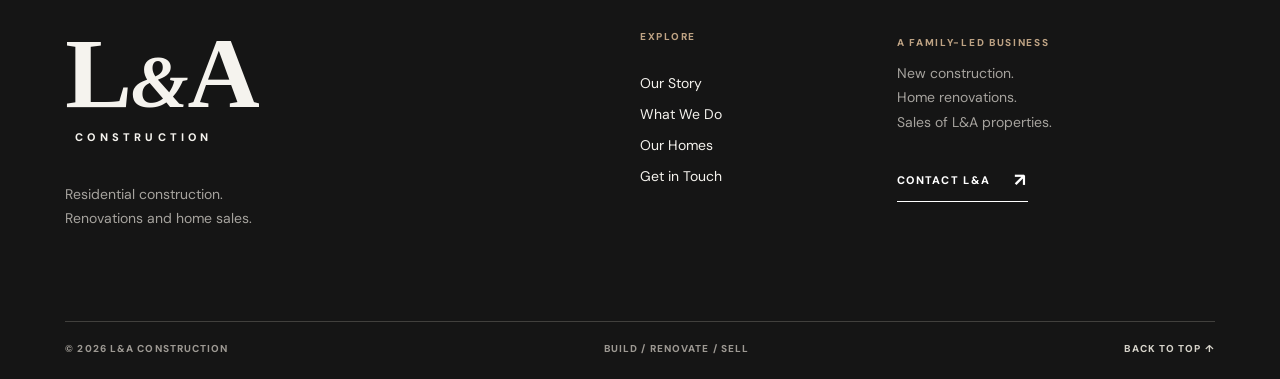
==== commit 2c33f1a3: "Introduce Adrian Gheorghe and Lea Sanciuc with factual owner bios" ====
--- a/about.html
+++ b/about.html
@@ -1,4 +1,4 @@
-<!doctype html><html lang="en"><head><meta charset="utf-8"><meta name="viewport" content="width=device-width,initial-scale=1"><meta name="theme-color" content="#151515"><meta name="description" content="Meet L&amp;A Construction, a family-led company combining general contracting and real estate expertise."><title>Our Story | L&amp;A Construction</title><link rel="icon" href="assets/favicon.svg" type="image/svg+xml"><link rel="preconnect" href="https://fonts.googleapis.com"><link rel="preconnect" href="https://fonts.gstatic.com" crossorigin><link href="https://fonts.googleapis.com/css2?family=DM+Sans:wght@400;500;600;700&family=Manrope:wght@400;500;600;700;800&display=swap" rel="stylesheet"><link rel="stylesheet" href="styles.css"></head><body class="about-page"><a class="skip-link" href="#main">Skip to main content</a><div class="utility-bar"><span>FAMILY-LED DESIGN &amp; CONSTRUCTION</span><span>BUILD <i>·</i> RENOVATE <i>·</i> SELL</span></div>
+<!doctype html><html lang="en"><head><meta charset="utf-8"><meta name="viewport" content="width=device-width,initial-scale=1"><meta name="theme-color" content="#151515"><meta name="description" content="Learn about L&amp;A Construction owners Adrian Gheorghe, general contractor with 25+ years of experience, and Lea Sanciuc, real estate agent with 10+ years of experience."><title>About Us | L&amp;A Construction</title><link rel="icon" href="assets/favicon.svg" type="image/svg+xml"><link rel="preconnect" href="https://fonts.googleapis.com"><link rel="preconnect" href="https://fonts.gstatic.com" crossorigin><link href="https://fonts.googleapis.com/css2?family=DM+Sans:wght@400;500;600;700&family=Manrope:wght@400;500;600;700;800&display=swap" rel="stylesheet"><link rel="stylesheet" href="styles.css"></head><body class="about-page"><a class="skip-link" href="#main">Skip to main content</a><div class="utility-bar"><span>FAMILY-LED DESIGN &amp; CONSTRUCTION</span><span>BUILD <i>·</i> RENOVATE <i>·</i> SELL</span></div>
 <header class="site-header" id="top">
  <a class="brand" href="index.html" aria-label="L and A Construction — home"><span class="brand-main">L<span class="amp">&amp;</span>A</span><span class="brand-sub">CONSTRUCTION</span></a>
  <nav id="primary-nav" class="main-nav" aria-label="Main navigation"><a href="index.html" class="nav-link " >Home</a>
@@ -6,6 +6,15 @@
 <a href="services.html" class="nav-link " >Services</a>
 <a href="projects.html" class="nav-link " >Our Homes</a>
 <a href="contact.html" class="nav-link " >Contact</a></nav>
- <a class="header-cta" href="contact.html">LET'S TALK <span aria-hidden="true">↗</span></a>
+ <a class="header-cta" href="contact.html">CONTACT <span aria-hidden="true">↗</span></a>
  <button class="nav-toggle" type="button" aria-expanded="false" aria-controls="primary-nav" aria-label="Open navigation"><span></span><span></span></button>
-</header><main id="main"><section class="page-hero pale"><div class="section-kicker"><span>01 / ABOUT L&amp;A</span><span>OUR APPROACH</span></div><h1>ONE FAMILY.<br><span>TWO STRENGTHS.</span><br>ONE STANDARD.</h1><div class="page-hero-bottom"><p>A personal approach to exceptional homes, from the very first idea to the last detail.</p><span>SCROLL TO EXPLORE ↓</span></div></section><section class="about-story-grid"><div class="about-story-image media-frame"><img src="assets/hero-exterior.jpg" alt="Illustrative modern house exterior, placeholder image only"><span class="photo-label">CONCEPT IMAGE · NOT AN L&amp;A PROJECT</span></div><div class="about-story-copy"><span class="eyebrow"><span class="eyebrow-line"></span> BUILT TOGETHER</span><h2>THE RIGHT<br>PEOPLE AT<br><em>EVERY STEP.</em></h2><p>L&amp;A Construction is a family-run business bringing together general contracting and real estate expertise. The goal is simple: make homes that feel better to live in, stand up to the details, and make sense in the market.</p><p>Our construction work spans new homes built from the ground up and existing properties thoughtfully renovated. When it's time to sell, the real estate side of the family represents the homes we've built or transformed.</p></div></section><section class="people-section section"><div class="section-kicker"><span>THE TWO SIDES OF L&amp;A</span><span>A SHARED VISION</span></div><div class="people-grid"><article class="person-card"><span class="person-no">01 / CONSTRUCTION</span><h3>THE<br>BUILDER.</h3><p>Led by the owner and general contractor, the construction side focuses on project direction, quality, materials, and the details that make a house feel complete.</p><span class="person-role">OWNER &amp; GENERAL CONTRACTOR</span></article><article class="person-card"><span class="person-no">02 / REAL ESTATE</span><h3>THE<br>AGENT.</h3><p>The family's real estate agent brings market insight and handles the sales side of the homes L&amp;A builds or renovates—keeping the story of each property connected from build to listing.</p><span class="person-role">REAL ESTATE AGENT</span></article></div></section><section class="values-section"><div><span class="eyebrow light"><span class="eyebrow-line"></span> THE L&amp;A MINDSET</span><h2>BUILT<br>BEYOND<br><em>THE PLANS.</em></h2></div><div class="value-lines"><div><span>01</span><strong>CRAFT</strong><p>Details matter, whether the work begins with a foundation or an existing floor plan.</p></div><div><span>02</span><strong>JUDGMENT</strong><p>Construction experience meets a practical understanding of the housing market.</p></div><div><span>03</span><strong>CARE</strong><p>A family-business approach to homes that will become part of another family's life.</p></div></div></section><section class="inset-cta"><p>READY TO TALK ABOUT YOUR PROJECT?</p><a class="text-link" href="contact.html">GET IN TOUCH ↗</a></section></main><footer class="site-footer"><div class="footer-main"><div><a href="index.html" class="footer-brand">L<span>&amp;</span>A<span class="footer-brand-small">CONSTRUCTION</span></a><p>Built with intention.<br>Presented with pride.</p></div><div class="footer-links"><span class="footer-label">EXPLORE</span><a href="about.html">Our Story</a><a href="services.html">What We Do</a><a href="projects.html">Our Homes</a><a href="contact.html">Get in Touch</a></div><div class="footer-aside"><span class="footer-label">A FAMILY-LED BUSINESS</span><p>Ground-up construction.<br>Meaningful renovation.<br>Thoughtful real estate.</p><a class="text-link light" href="contact.html">START A CONVERSATION <span aria-hidden="true">↗</span></a></div></div><div class="footer-bottom"><span>© <span id="year">2026</span> L&amp;A CONSTRUCTION</span><span>BUILD / RENOVATE / SELL</span><a href="#top">BACK TO TOP ↑</a></div></footer><script src="script.js" defer></script></body></html>+</header><main id="main">
+<section class="page-hero pale"><div class="section-kicker"><span>ABOUT L&amp;A CONSTRUCTION</span><span>FAMILY-OWNED BUSINESS</span></div><h1>ABOUT<br><span>US.</span></h1><div class="page-hero-bottom"><p>Residential construction, renovations, and sales of homes built or renovated by our business.</p><span>ADRIAN GHEORGHE &amp; LEA SANCIUC</span></div></section>
+<section class="about-story-grid"><div class="about-story-image media-frame"><img src="assets/hero-exterior.jpg" alt="Illustrative modern house exterior, not an L&amp;A project" loading="lazy"><span class="photo-label">SAMPLE IMAGE · NOT AN L&amp;A PROJECT</span></div><div class="about-story-copy"><span class="eyebrow"><span class="eyebrow-line"></span> OUR BUSINESS</span><h2>FAMILY-OWNED<br><em>AND OPERATED.</em></h2><p>L&amp;A Construction is operated by Adrian Gheorghe and Lea Sanciuc, a husband-and-wife team of Romanian heritage. They have three children and run the business together.</p><p>Adrian oversees construction. Lea handles real estate representation for the homes the business builds or renovates. Their work includes new residential construction, property renovations, house flipping, and the sale of L&amp;A properties.</p></div></section>
+<section class="people-section section"><div class="section-kicker"><span>THE OWNERS</span><span>CONSTRUCTION &amp; REAL ESTATE</span></div><div class="people-grid">
+<article class="person-card"><span class="person-no">01 / CONSTRUCTION</span><h3>ADRIAN<br>GHEORGHE</h3><p>Adrian is the owner and general contractor of L&amp;A Construction. He has more than 25 years of experience working on residential homes, including ground-up builds and renovations. He manages the construction side of the business.</p><span class="person-role">OWNER &amp; GENERAL CONTRACTOR · 25+ YEARS OF EXPERIENCE</span></article>
+<article class="person-card"><span class="person-no">02 / REAL ESTATE</span><h3>LEA<br>SANCIUC</h3><p>Lea is a certified real estate agent with more than 10 years of experience. She serves as Adrian's designated real estate agent, handling the sales of homes that L&amp;A Construction has built or renovated.</p><span class="person-role">REAL ESTATE AGENT · 10+ YEARS OF EXPERIENCE</span></article>
+</div></section>
+<section class="values-section"><div><span class="eyebrow light"><span class="eyebrow-line"></span> HOW THE BUSINESS OPERATES</span><h2>OUR<br><em>WORK.</em></h2></div><div class="value-lines"><div><span>01</span><strong>NEW HOMES</strong><p>Residential homes built from the ground up, including upscale modern construction.</p></div><div><span>02</span><strong>RENOVATIONS &amp; FLIPS</strong><p>Renovations to existing homes, including properties purchased, improved, and resold.</p></div><div><span>03</span><strong>PROPERTY SALES</strong><p>Sales representation for homes completed by L&amp;A Construction, rather than unrelated listings.</p></div></div></section>
+<section class="inset-cta"><p>CONTACT THE OWNERS</p><a class="text-link" href="contact.html">GET IN TOUCH ↗</a></section>
+</main><footer class="site-footer"><div class="footer-main"><div><a href="index.html" class="footer-brand">L<span>&amp;</span>A<span class="footer-brand-small">CONSTRUCTION</span></a><p>Residential construction.<br>Renovations and home sales.</p></div><div class="footer-links"><span class="footer-label">EXPLORE</span><a href="about.html">Our Story</a><a href="services.html">What We Do</a><a href="projects.html">Our Homes</a><a href="contact.html">Get in Touch</a></div><div class="footer-aside"><span class="footer-label">A FAMILY-LED BUSINESS</span><p>New construction.<br>Home renovations.<br>Sales of L&amp;A properties.</p><a class="text-link light" href="contact.html">CONTACT L&amp;A <span aria-hidden="true">↗</span></a></div></div><div class="footer-bottom"><span>© <span id="year">2026</span> L&amp;A CONSTRUCTION</span><span>BUILD / RENOVATE / SELL</span><a href="#top">BACK TO TOP ↑</a></div></footer><script src="script.js" defer></script></body></html>
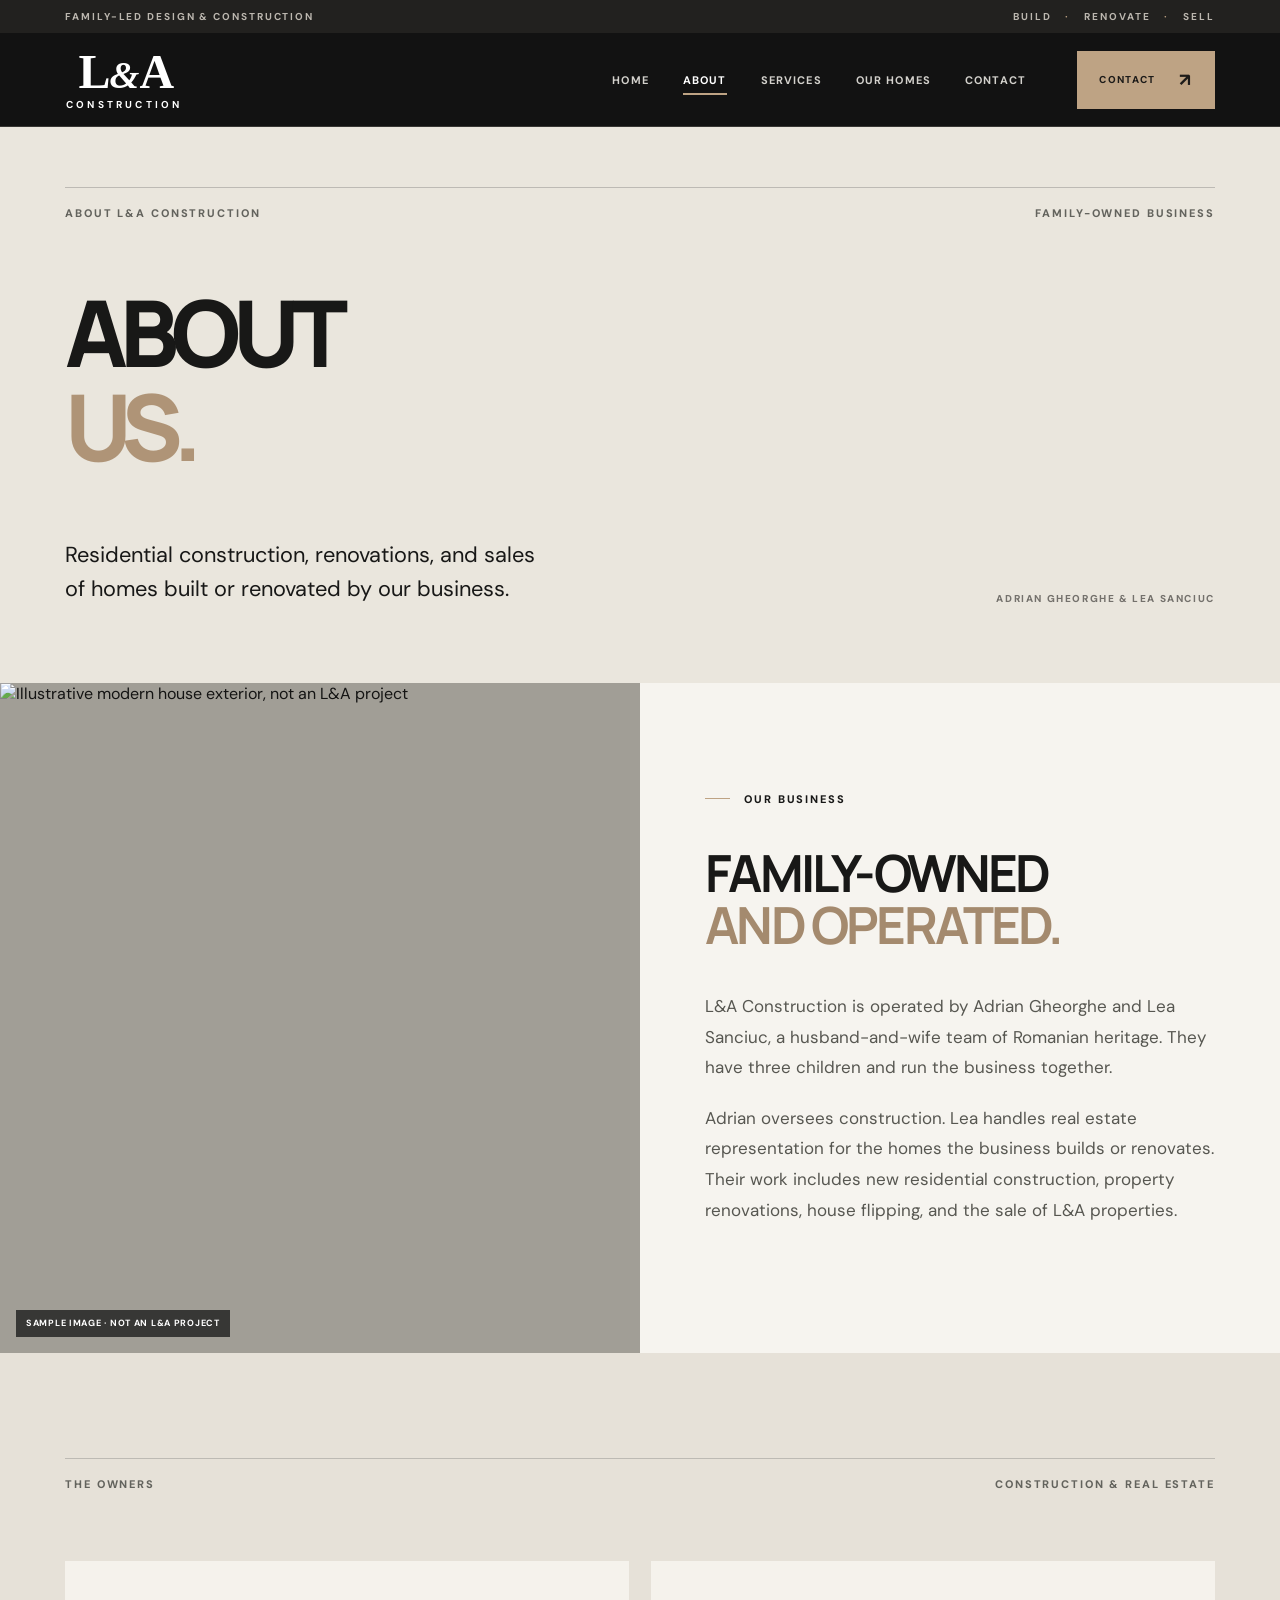
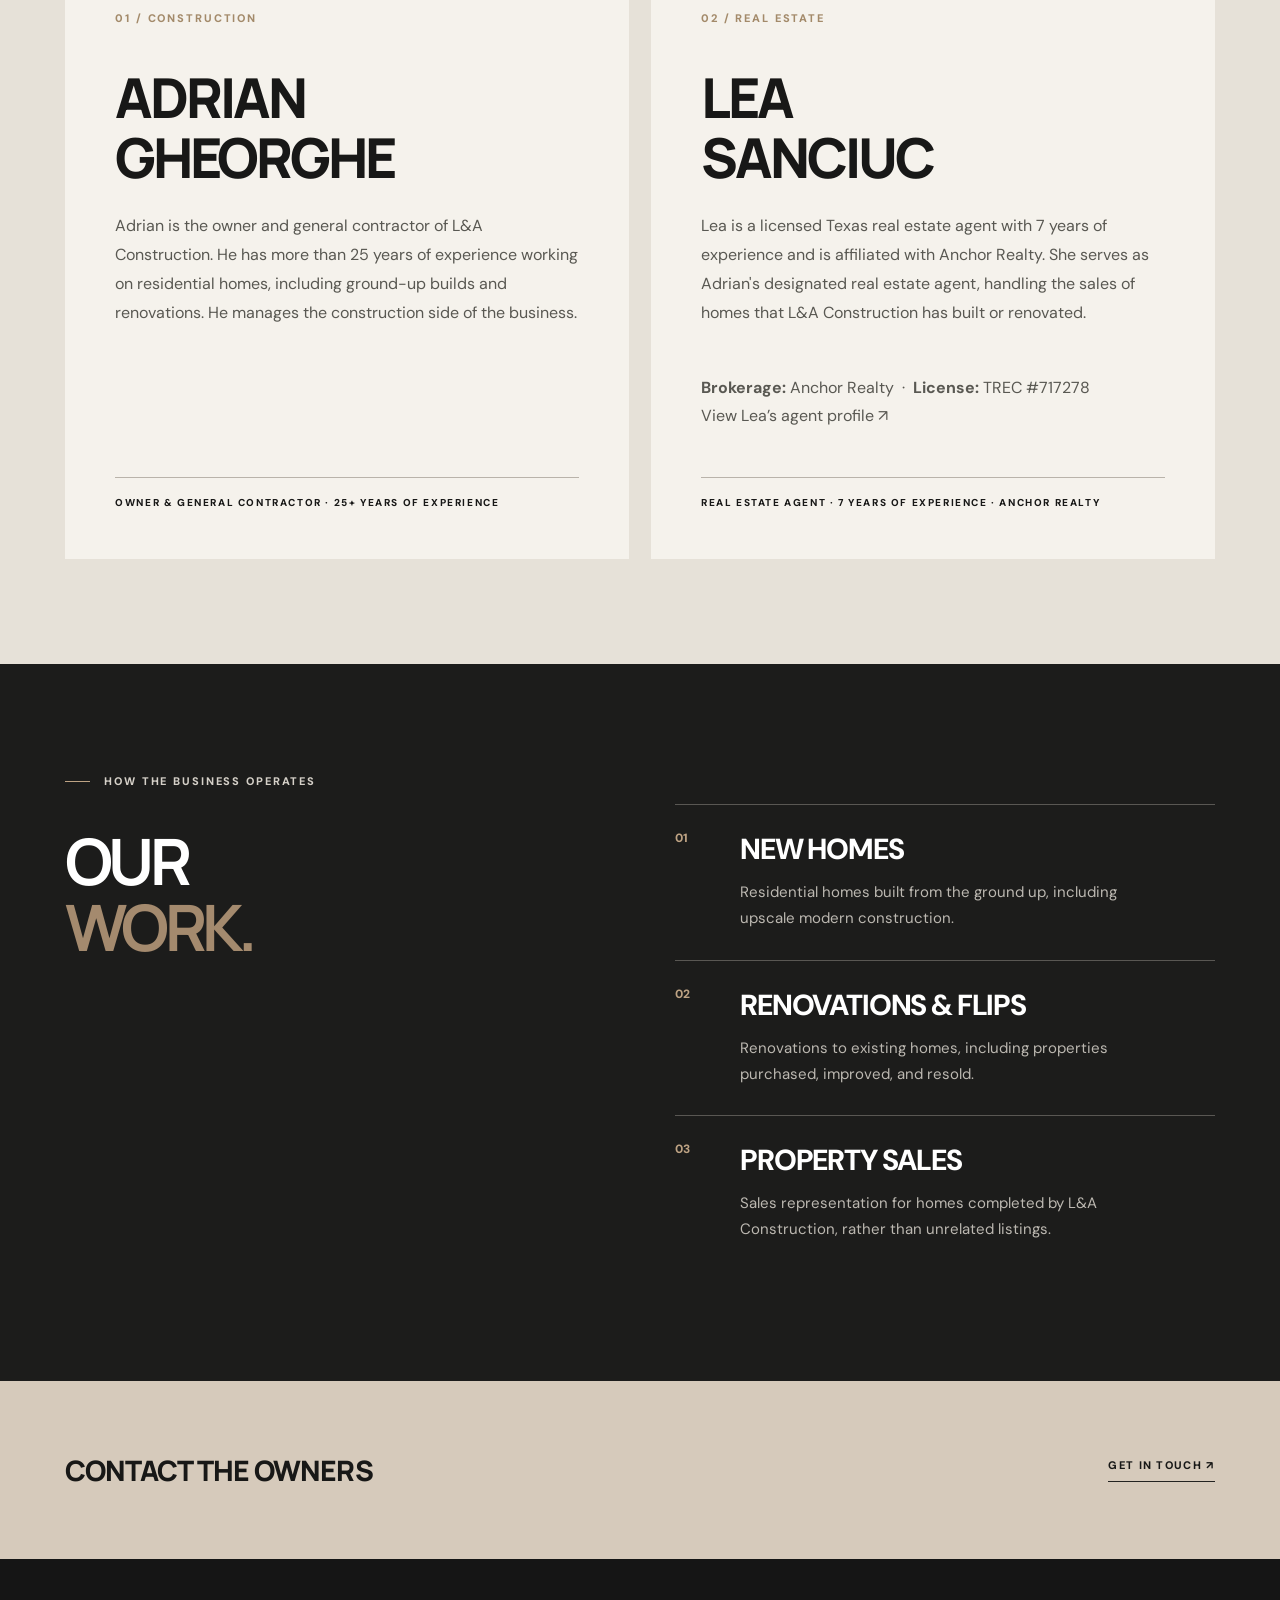
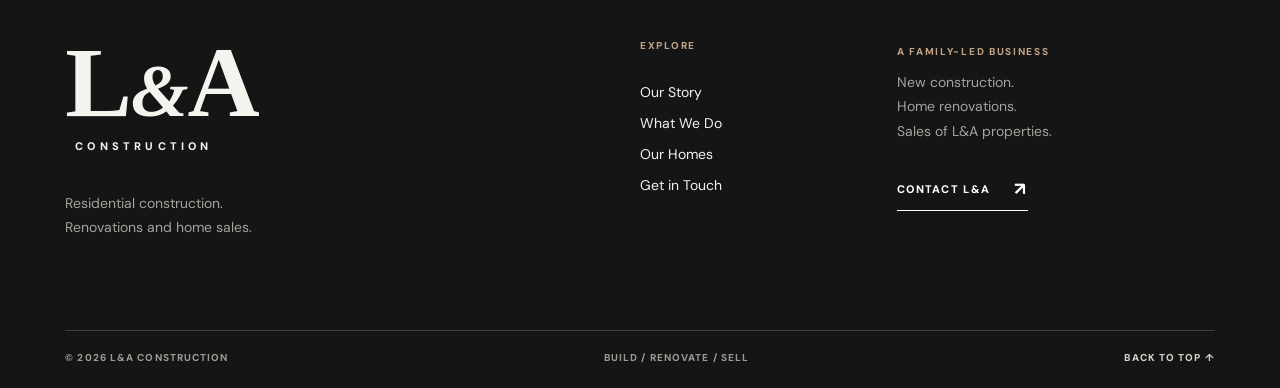
==== commit 3af9d8c6: "Correct Lea's experience and add verified brokerage information" ====
--- a/about.html
+++ b/about.html
@@ -1,4 +1,4 @@
-<!doctype html><html lang="en"><head><meta charset="utf-8"><meta name="viewport" content="width=device-width,initial-scale=1"><meta name="theme-color" content="#151515"><meta name="description" content="Learn about L&amp;A Construction owners Adrian Gheorghe, general contractor with 25+ years of experience, and Lea Sanciuc, real estate agent with 10+ years of experience."><title>About Us | L&amp;A Construction</title><link rel="icon" href="assets/favicon.svg" type="image/svg+xml"><link rel="preconnect" href="https://fonts.googleapis.com"><link rel="preconnect" href="https://fonts.gstatic.com" crossorigin><link href="https://fonts.googleapis.com/css2?family=DM+Sans:wght@400;500;600;700&family=Manrope:wght@400;500;600;700;800&display=swap" rel="stylesheet"><link rel="stylesheet" href="styles.css"></head><body class="about-page"><a class="skip-link" href="#main">Skip to main content</a><div class="utility-bar"><span>FAMILY-LED DESIGN &amp; CONSTRUCTION</span><span>BUILD <i>·</i> RENOVATE <i>·</i> SELL</span></div>
+<!doctype html><html lang="en"><head><meta charset="utf-8"><meta name="viewport" content="width=device-width,initial-scale=1"><meta name="theme-color" content="#151515"><meta name="description" content="Learn about L&amp;A Construction owners Adrian Gheorghe, general contractor with 25+ years of experience, and Lea Sanciuc, real estate agent with 7 years of experience."><title>About Us | L&amp;A Construction</title><link rel="icon" href="assets/favicon.svg" type="image/svg+xml"><link rel="preconnect" href="https://fonts.googleapis.com"><link rel="preconnect" href="https://fonts.gstatic.com" crossorigin><link href="https://fonts.googleapis.com/css2?family=DM+Sans:wght@400;500;600;700&family=Manrope:wght@400;500;600;700;800&display=swap" rel="stylesheet"><link rel="stylesheet" href="styles.css"></head><body class="about-page"><a class="skip-link" href="#main">Skip to main content</a><div class="utility-bar"><span>FAMILY-LED DESIGN &amp; CONSTRUCTION</span><span>BUILD <i>·</i> RENOVATE <i>·</i> SELL</span></div>
 <header class="site-header" id="top">
  <a class="brand" href="index.html" aria-label="L and A Construction — home"><span class="brand-main">L<span class="amp">&amp;</span>A</span><span class="brand-sub">CONSTRUCTION</span></a>
  <nav id="primary-nav" class="main-nav" aria-label="Main navigation"><a href="index.html" class="nav-link " >Home</a>
@@ -13,7 +13,7 @@
 <section class="about-story-grid"><div class="about-story-image media-frame"><img src="assets/hero-exterior.jpg" alt="Illustrative modern house exterior, not an L&amp;A project" loading="lazy"><span class="photo-label">SAMPLE IMAGE · NOT AN L&amp;A PROJECT</span></div><div class="about-story-copy"><span class="eyebrow"><span class="eyebrow-line"></span> OUR BUSINESS</span><h2>FAMILY-OWNED<br><em>AND OPERATED.</em></h2><p>L&amp;A Construction is operated by Adrian Gheorghe and Lea Sanciuc, a husband-and-wife team of Romanian heritage. They have three children and run the business together.</p><p>Adrian oversees construction. Lea handles real estate representation for the homes the business builds or renovates. Their work includes new residential construction, property renovations, house flipping, and the sale of L&amp;A properties.</p></div></section>
 <section class="people-section section"><div class="section-kicker"><span>THE OWNERS</span><span>CONSTRUCTION &amp; REAL ESTATE</span></div><div class="people-grid">
 <article class="person-card"><span class="person-no">01 / CONSTRUCTION</span><h3>ADRIAN<br>GHEORGHE</h3><p>Adrian is the owner and general contractor of L&amp;A Construction. He has more than 25 years of experience working on residential homes, including ground-up builds and renovations. He manages the construction side of the business.</p><span class="person-role">OWNER &amp; GENERAL CONTRACTOR · 25+ YEARS OF EXPERIENCE</span></article>
-<article class="person-card"><span class="person-no">02 / REAL ESTATE</span><h3>LEA<br>SANCIUC</h3><p>Lea is a certified real estate agent with more than 10 years of experience. She serves as Adrian's designated real estate agent, handling the sales of homes that L&amp;A Construction has built or renovated.</p><span class="person-role">REAL ESTATE AGENT · 10+ YEARS OF EXPERIENCE</span></article>
+<article class="person-card"><span class="person-no">02 / REAL ESTATE</span><h3>LEA<br>SANCIUC</h3><p>Lea is a licensed Texas real estate agent with 7 years of experience and is affiliated with Anchor Realty. She serves as Adrian's designated real estate agent, handling the sales of homes that L&amp;A Construction has built or renovated.</p><p class="agent-detail"><strong>Brokerage:</strong> Anchor Realty &nbsp;·&nbsp; <strong>License:</strong> TREC #717278<br><a href="https://www.har.com/lea-sanciuc/agent_SA-717278" target="_blank" rel="noopener noreferrer">View Lea’s agent profile ↗</a></p><span class="person-role">REAL ESTATE AGENT · 7 YEARS OF EXPERIENCE · ANCHOR REALTY</span></article>
 </div></section>
 <section class="values-section"><div><span class="eyebrow light"><span class="eyebrow-line"></span> HOW THE BUSINESS OPERATES</span><h2>OUR<br><em>WORK.</em></h2></div><div class="value-lines"><div><span>01</span><strong>NEW HOMES</strong><p>Residential homes built from the ground up, including upscale modern construction.</p></div><div><span>02</span><strong>RENOVATIONS &amp; FLIPS</strong><p>Renovations to existing homes, including properties purchased, improved, and resold.</p></div><div><span>03</span><strong>PROPERTY SALES</strong><p>Sales representation for homes completed by L&amp;A Construction, rather than unrelated listings.</p></div></div></section>
 <section class="inset-cta"><p>CONTACT THE OWNERS</p><a class="text-link" href="contact.html">GET IN TOUCH ↗</a></section>
--- a/styles.css
+++ b/styles.css
@@ -24,3 +24,29 @@
 @media(max-width:900px){.site-header{height:80px}.nav-toggle{display:block;margin-left:auto;z-index:32}.main-nav{display:none;position:absolute;top:80px;left:0;right:0;background:#181817;flex-direction:column;align-items:stretch;gap:0;padding:17px var(--page-pad) 30px;box-shadow:0 10px 15px #0005}.main-nav.is-open{display:flex}.nav-link{padding:15px 0;font-size:14px;border-bottom:1px solid #353432}.nav-link:after{bottom:11px}.nav-toggle[aria-expanded="true"] span:first-child{transform:translateY(4px) rotate(45deg)}.nav-toggle[aria-expanded="true"] span:last-child{transform:translateY(-4px) rotate(-45deg)}.hero{grid-template-columns:1fr;min-height:0}.hero-copy{padding:83px var(--page-pad) 70px}.hero h1{font-size:clamp(68px,13.8vw,120px)}.hero-index{padding-top:60px}.hero-image{height:510px}.brand-ticker{flex-wrap:wrap;padding-top:25px;padding-bottom:25px}.intro-head,.heading-row{gap:40px;align-items:flex-start}.service-preview-grid{gap:14px}.statement-section{grid-template-columns:1fr}.statement-aside{flex-direction:row}.statement-main h2{font-size:clamp(55px,8.8vw,89px)}.showcase-grid{grid-template-columns:1fr 1fr}.project-feature .media-frame{height:340px}.project-feature.secondary{margin-top:65px}.project-feature.secondary .media-frame{height:290px}.about-teaser{grid-template-columns:1fr 1fr;min-height:580px}.about-teaser-copy{padding:70px 40px}.about-teaser-copy h2{font-size:clamp(60px,7vw,85px)}.page-hero h1{font-size:clamp(60px,9vw,99px)}.about-story-grid{min-height:590px}.about-story-copy{padding:70px 40px}.about-story-copy h2{font-size:65px}.values-section{gap:35px}.service-detail{grid-template-columns:1fr 1fr;min-height:620px}.service-detail h2{font-size:58px}.service-detail-copy{padding:65px 36px}.contact-grid{grid-template-columns:1fr 1fr}.contact-info{padding:75px 32px}.contact-form-wrap{padding:75px 32px}.form-row{grid-template-columns:1fr;gap:0}.footer-main{grid-template-columns:1.5fr .8fr 1fr}.footer-brand{font-size:80px}}
 @media(max-width:680px){:root{--page-pad:22px}.utility-bar{height:29px;font-size:8px;justify-content:center}.utility-bar span:last-child{display:none}.site-header{height:72px}.main-nav{top:72px}.brand-main{font-size:40px}.brand-sub{font-size:8px}.hero-copy{padding:70px var(--page-pad) 48px}.hero h1{font-size:clamp(53px,15vw,89px);line-height:.98;margin:28px 0}.hero-copy>p{font-size:15px}.hero-actions{gap:25px}.hero-index{padding-top:55px}.hero-image{height:460px}.hero-side-caption{display:none}.brand-ticker{display:grid;grid-template-columns:1fr auto 1fr;row-gap:15px;font-size:8px;min-height:0}.brand-ticker span:nth-of-type(3),.brand-ticker span:nth-of-type(4),.brand-ticker b:nth-of-type(3),.brand-ticker b:nth-of-type(4){display:none}.brand-ticker b{font-size:18px}.section{padding:76px var(--page-pad)}.section-kicker{font-size:9px}.section-kicker span:last-child{text-align:right}.intro-head,.heading-row{flex-direction:column;gap:30px;margin:47px 0}.intro-head h2,.heading-row h2{font-size:clamp(55px,13vw,90px)}.intro-right{max-width:100%}.intro-right p,.heading-row p{font-size:15px}.service-preview-grid{grid-template-columns:1fr;gap:42px}.service-preview-media{aspect-ratio:1.45}.service-preview-title h3{font-size:21px}.statement-section{padding:79px var(--page-pad)}.statement-main h2{font-size:clamp(42px,10vw,80px);margin:30px 0 35px}.statement-aside span:last-child{text-align:right}.statement-bottom{align-items:center}.statement-bottom p{font-size:14px}.circle-arrow{height:58px;width:58px;flex-basis:58px;font-size:27px}.showcase-grid{grid-template-columns:1fr;gap:25px}.project-feature .media-frame,.project-feature.secondary .media-frame{height:340px}.project-feature.secondary{margin-top:0}.about-teaser{grid-template-columns:1fr}.about-photo{height:450px}.about-teaser-copy{padding:75px var(--page-pad)}.about-teaser-copy h2{font-size:65px}.about-teaser-copy p{font-size:15px}.full-cta{padding:85px var(--page-pad)}.full-cta h2{font-size:clamp(53px,11.8vw,83px)}.page-hero{padding:43px var(--page-pad) 70px}.page-hero h1{font-size:clamp(47px,11vw,78px);margin:55px 0 60px}.page-hero-bottom{align-items:start;flex-direction:column;gap:24px}.page-hero-bottom p{font-size:16px}.about-story-grid{grid-template-columns:1fr}.about-story-image{height:450px}.about-story-copy{padding:72px var(--page-pad)}.about-story-copy h2{font-size:62px}.about-story-copy>p{font-size:15px}.people-grid{grid-template-columns:1fr;gap:17px;margin-top:48px}.person-card{padding:35px 29px;min-height:380px}.person-card h3{font-size:79px}.values-section{grid-template-columns:1fr;padding:75px var(--page-pad);gap:15px}.values-section h2{font-size:64px}.inset-cta{flex-direction:column;align-items:flex-start;padding:47px var(--page-pad)}.service-detail{grid-template-columns:1fr}.service-detail-media{height:430px}.service-detail-copy{padding:65px var(--page-pad)}.service-detail.reverse .service-detail-media{order:0}.service-detail.reverse .service-detail-copy{order:1}.service-detail h2{font-size:clamp(60px,12.5vw,80px);margin:45px 0 25px}.service-detail-copy>p{font-size:15px}.notice{grid-template-columns:1fr;gap:8px;padding:22px}.gallery-toolbar{flex-direction:column;align-items:flex-start}.filter-button{font-size:10px;padding:12px 10px}.filter-button span{margin-left:4px}.gallery-grid{grid-template-columns:1fr;gap:45px}.gallery-image{aspect-ratio:1.25}.gallery-details h2{font-size:31px}.contact-grid{grid-template-columns:1fr}.contact-info{padding:76px var(--page-pad)}.contact-info h2{font-size:67px}.contact-form-wrap{padding:70px var(--page-pad)}.contact-bottom-photo{height:310px}.contact-bottom-photo>div{display:flex;flex-direction:column;justify-content:center;gap:10px;font-size:37px}.contact-bottom-photo>div span{display:block}.footer-main{grid-template-columns:1fr 1fr;gap:50px 20px;padding-bottom:58px}.footer-main>div:first-child{grid-column:1 / -1}.footer-brand{font-size:82px}.footer-aside{grid-column:2}.footer-links{grid-column:1;grid-row:2}.footer-bottom{flex-wrap:wrap;gap:20px;font-size:9px}.footer-bottom span:nth-child(2){display:none}}
 @media(prefers-reduced-motion:reduce){html{scroll-behavior:auto}*,*:before,*:after{transition-duration:.01ms!important;animation-duration:.01ms!important}}
+
+/* Restrained presentation for the Home and About pages */
+.home-page .hero{min-height:650px}
+.home-page .hero-copy{padding-top:clamp(75px,8vw,118px)}
+.home-page .hero h1{font-size:clamp(52px,6.1vw,103px);letter-spacing:-.065em;line-height:1.06}
+.home-page .hero-copy>p{max-width:460px;line-height:1.65}
+.home-page .intro-head h2,.home-page .heading-row h2{font-size:clamp(52px,5.5vw,88px);letter-spacing:-.06em}
+.home-page .showcase-section .project-feature.secondary{margin-top:0}
+.home-page .about-teaser{min-height:560px}
+.home-page .about-teaser-copy h2{font-size:clamp(52px,5.3vw,86px)}
+.about-page .page-hero h1{font-size:clamp(58px,7.2vw,116px);margin:65px 0}
+.about-page .about-story-copy h2{font-size:clamp(43px,4vw,72px);letter-spacing:-.055em}
+.about-page .person-card{min-height:420px}
+.about-page .person-card h3{font-size:clamp(39px,4.3vw,68px);line-height:1.08;letter-spacing:-.055em;overflow-wrap:anywhere}
+.about-page .values-section h2{font-size:clamp(53px,5vw,80px)}
+@media(max-width:900px){
+.home-page .hero{min-height:0}
+.home-page .hero h1{font-size:clamp(55px,10vw,89px)}
+}
+@media(max-width:680px){
+.home-page .hero h1{font-size:clamp(46px,11.4vw,72px)}
+.home-page .hero-image{height:360px}
+.home-page .about-teaser{min-height:0}
+.about-page .person-card h3{font-size:clamp(43px,10vw,64px)}
+.about-page .page-hero h1{font-size:clamp(58px,12vw,80px)}
+}
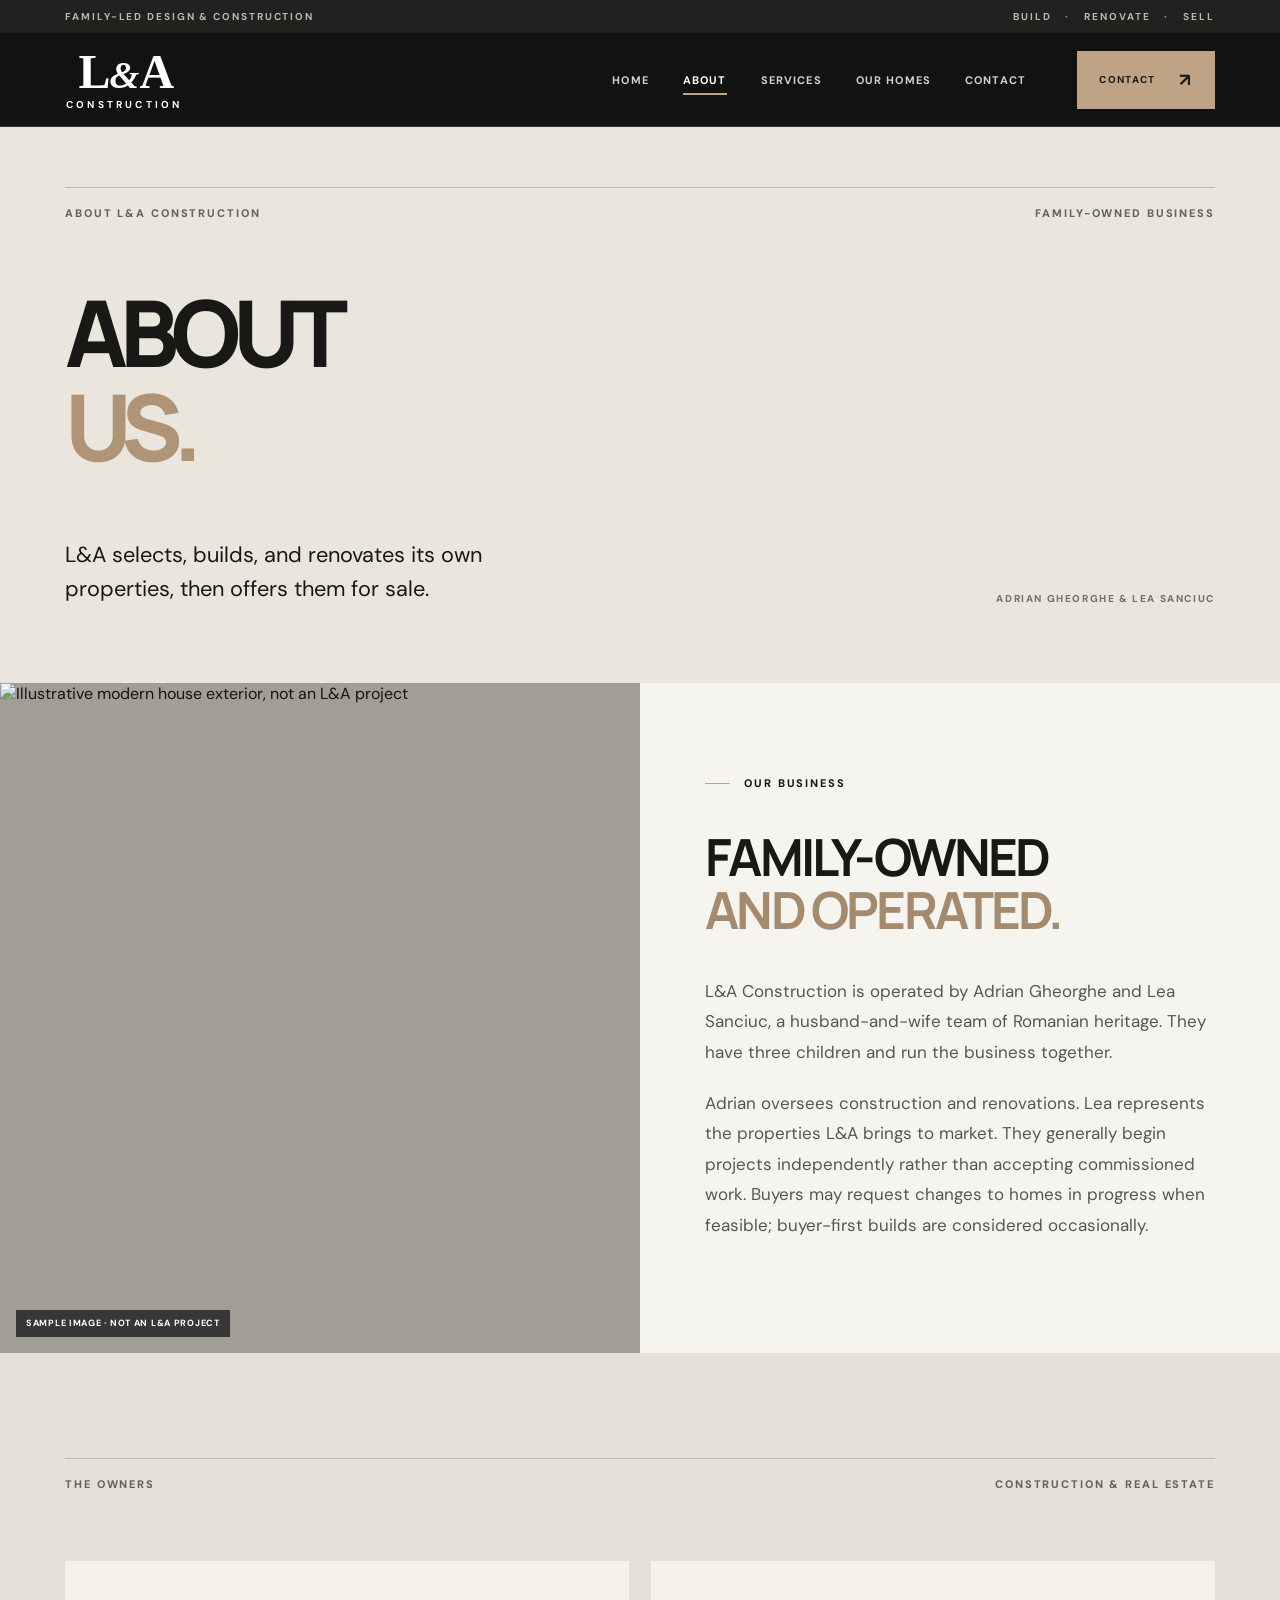
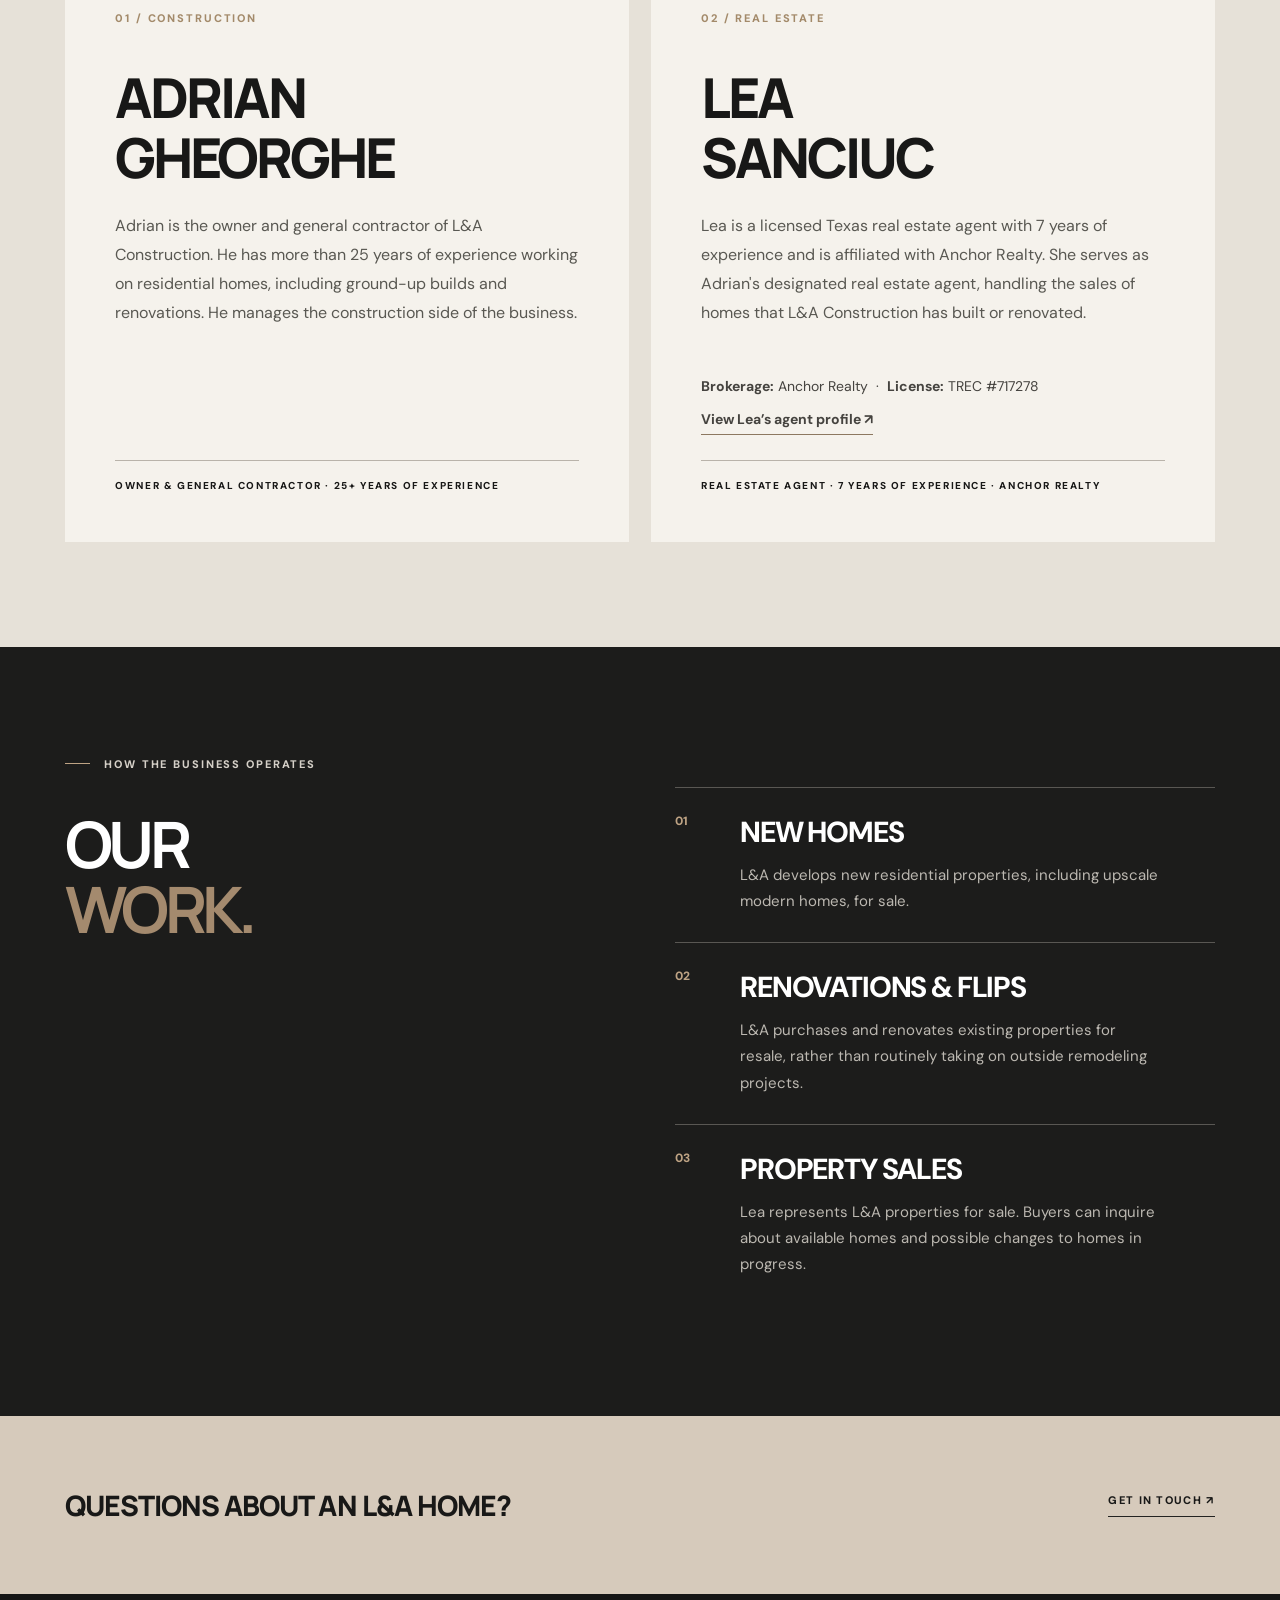
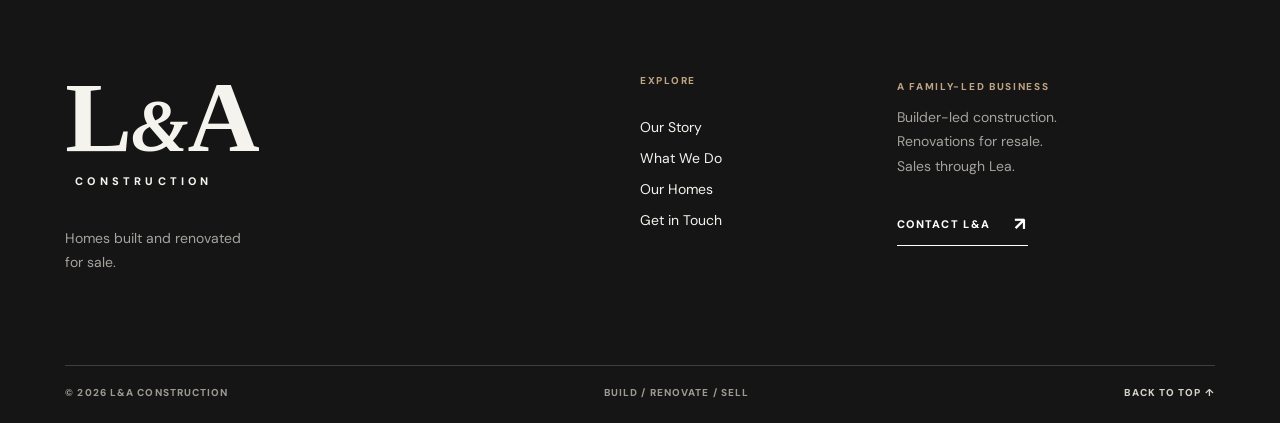
==== commit fc876f4b: "Align About page with independent development model" ====
--- a/about.html
+++ b/about.html
@@ -9,12 +9,12 @@
  <a class="header-cta" href="contact.html">CONTACT <span aria-hidden="true">↗</span></a>
  <button class="nav-toggle" type="button" aria-expanded="false" aria-controls="primary-nav" aria-label="Open navigation"><span></span><span></span></button>
 </header><main id="main">
-<section class="page-hero pale"><div class="section-kicker"><span>ABOUT L&amp;A CONSTRUCTION</span><span>FAMILY-OWNED BUSINESS</span></div><h1>ABOUT<br><span>US.</span></h1><div class="page-hero-bottom"><p>Residential construction, renovations, and sales of homes built or renovated by our business.</p><span>ADRIAN GHEORGHE &amp; LEA SANCIUC</span></div></section>
-<section class="about-story-grid"><div class="about-story-image media-frame"><img src="assets/hero-exterior.jpg" alt="Illustrative modern house exterior, not an L&amp;A project" loading="lazy"><span class="photo-label">SAMPLE IMAGE · NOT AN L&amp;A PROJECT</span></div><div class="about-story-copy"><span class="eyebrow"><span class="eyebrow-line"></span> OUR BUSINESS</span><h2>FAMILY-OWNED<br><em>AND OPERATED.</em></h2><p>L&amp;A Construction is operated by Adrian Gheorghe and Lea Sanciuc, a husband-and-wife team of Romanian heritage. They have three children and run the business together.</p><p>Adrian oversees construction. Lea handles real estate representation for the homes the business builds or renovates. Their work includes new residential construction, property renovations, house flipping, and the sale of L&amp;A properties.</p></div></section>
+<section class="page-hero pale"><div class="section-kicker"><span>ABOUT L&amp;A CONSTRUCTION</span><span>FAMILY-OWNED BUSINESS</span></div><h1>ABOUT<br><span>US.</span></h1><div class="page-hero-bottom"><p>L&amp;A selects, builds, and renovates its own properties, then offers them for sale.</p><span>ADRIAN GHEORGHE &amp; LEA SANCIUC</span></div></section>
+<section class="about-story-grid"><div class="about-story-image media-frame"><img src="assets/hero-exterior.jpg" alt="Illustrative modern house exterior, not an L&amp;A project" loading="lazy"><span class="photo-label">SAMPLE IMAGE · NOT AN L&amp;A PROJECT</span></div><div class="about-story-copy"><span class="eyebrow"><span class="eyebrow-line"></span> OUR BUSINESS</span><h2>FAMILY-OWNED<br><em>AND OPERATED.</em></h2><p>L&amp;A Construction is operated by Adrian Gheorghe and Lea Sanciuc, a husband-and-wife team of Romanian heritage. They have three children and run the business together.</p><p>Adrian oversees construction and renovations. Lea represents the properties L&amp;A brings to market. They generally begin projects independently rather than accepting commissioned work. Buyers may request changes to homes in progress when feasible; buyer-first builds are considered occasionally.</p></div></section>
 <section class="people-section section"><div class="section-kicker"><span>THE OWNERS</span><span>CONSTRUCTION &amp; REAL ESTATE</span></div><div class="people-grid">
 <article class="person-card"><span class="person-no">01 / CONSTRUCTION</span><h3>ADRIAN<br>GHEORGHE</h3><p>Adrian is the owner and general contractor of L&amp;A Construction. He has more than 25 years of experience working on residential homes, including ground-up builds and renovations. He manages the construction side of the business.</p><span class="person-role">OWNER &amp; GENERAL CONTRACTOR · 25+ YEARS OF EXPERIENCE</span></article>
 <article class="person-card"><span class="person-no">02 / REAL ESTATE</span><h3>LEA<br>SANCIUC</h3><p>Lea is a licensed Texas real estate agent with 7 years of experience and is affiliated with Anchor Realty. She serves as Adrian's designated real estate agent, handling the sales of homes that L&amp;A Construction has built or renovated.</p><p class="agent-detail"><strong>Brokerage:</strong> Anchor Realty &nbsp;·&nbsp; <strong>License:</strong> TREC #717278<br><a href="https://www.har.com/lea-sanciuc/agent_SA-717278" target="_blank" rel="noopener noreferrer">View Lea’s agent profile ↗</a></p><span class="person-role">REAL ESTATE AGENT · 7 YEARS OF EXPERIENCE · ANCHOR REALTY</span></article>
 </div></section>
-<section class="values-section"><div><span class="eyebrow light"><span class="eyebrow-line"></span> HOW THE BUSINESS OPERATES</span><h2>OUR<br><em>WORK.</em></h2></div><div class="value-lines"><div><span>01</span><strong>NEW HOMES</strong><p>Residential homes built from the ground up, including upscale modern construction.</p></div><div><span>02</span><strong>RENOVATIONS &amp; FLIPS</strong><p>Renovations to existing homes, including properties purchased, improved, and resold.</p></div><div><span>03</span><strong>PROPERTY SALES</strong><p>Sales representation for homes completed by L&amp;A Construction, rather than unrelated listings.</p></div></div></section>
-<section class="inset-cta"><p>CONTACT THE OWNERS</p><a class="text-link" href="contact.html">GET IN TOUCH ↗</a></section>
-</main><footer class="site-footer"><div class="footer-main"><div><a href="index.html" class="footer-brand">L<span>&amp;</span>A<span class="footer-brand-small">CONSTRUCTION</span></a><p>Residential construction.<br>Renovations and home sales.</p></div><div class="footer-links"><span class="footer-label">EXPLORE</span><a href="about.html">Our Story</a><a href="services.html">What We Do</a><a href="projects.html">Our Homes</a><a href="contact.html">Get in Touch</a></div><div class="footer-aside"><span class="footer-label">A FAMILY-LED BUSINESS</span><p>New construction.<br>Home renovations.<br>Sales of L&amp;A properties.</p><a class="text-link light" href="contact.html">CONTACT L&amp;A <span aria-hidden="true">↗</span></a></div></div><div class="footer-bottom"><span>© <span id="year">2026</span> L&amp;A CONSTRUCTION</span><span>BUILD / RENOVATE / SELL</span><a href="#top">BACK TO TOP ↑</a></div></footer><script src="script.js" defer></script></body></html>+<section class="values-section"><div><span class="eyebrow light"><span class="eyebrow-line"></span> HOW THE BUSINESS OPERATES</span><h2>OUR<br><em>WORK.</em></h2></div><div class="value-lines"><div><span>01</span><strong>NEW HOMES</strong><p>L&amp;A develops new residential properties, including upscale modern homes, for sale.</p></div><div><span>02</span><strong>RENOVATIONS &amp; FLIPS</strong><p>L&amp;A purchases and renovates existing properties for resale, rather than routinely taking on outside remodeling projects.</p></div><div><span>03</span><strong>PROPERTY SALES</strong><p>Lea represents L&amp;A properties for sale. Buyers can inquire about available homes and possible changes to homes in progress.</p></div></div></section>
+<section class="inset-cta"><p>QUESTIONS ABOUT AN L&amp;A HOME?</p><a class="text-link" href="contact.html">GET IN TOUCH ↗</a></section>
+</main><footer class="site-footer"><div class="footer-main"><div><a href="index.html" class="footer-brand">L<span>&amp;</span>A<span class="footer-brand-small">CONSTRUCTION</span></a><p>Homes built and renovated<br>for sale.</p></div><div class="footer-links"><span class="footer-label">EXPLORE</span><a href="about.html">Our Story</a><a href="services.html">What We Do</a><a href="projects.html">Our Homes</a><a href="contact.html">Get in Touch</a></div><div class="footer-aside"><span class="footer-label">A FAMILY-LED BUSINESS</span><p>Builder-led construction.<br>Renovations for resale.<br>Sales through Lea.</p><a class="text-link light" href="contact.html">CONTACT L&amp;A <span aria-hidden="true">↗</span></a></div></div><div class="footer-bottom"><span>© <span id="year">2026</span> L&amp;A CONSTRUCTION</span><span>BUILD / RENOVATE / SELL</span><a href="#top">BACK TO TOP ↑</a></div></footer><script src="script.js" defer></script></body></html>
--- a/styles.css
+++ b/styles.css
@@ -50,3 +50,10 @@
 .about-page .person-card h3{font-size:clamp(43px,10vw,64px)}
 .about-page .page-hero h1{font-size:clamp(58px,12vw,80px)}
 }
+
+/* Verified project cards and agent information */
+.projects-page .property-link{display:inline-block;font-size:12px;font-weight:800;letter-spacing:.06em;text-transform:uppercase;border-bottom:1px solid currentColor;padding:12px 0 4px;margin-top:6px;color:#544b41}
+.projects-page .gallery-details h2{font-size:clamp(23px,2.7vw,37px);overflow-wrap:anywhere}
+.projects-page .gallery-count{letter-spacing:.07em}
+.about-page .agent-detail{font-size:14px!important;line-height:1.75!important;color:#45433f!important;margin:0 0 25px!important}
+.about-page .agent-detail a{display:inline-block;border-bottom:1px solid #8c7860;padding-bottom:2px;margin-top:9px;font-weight:700}
